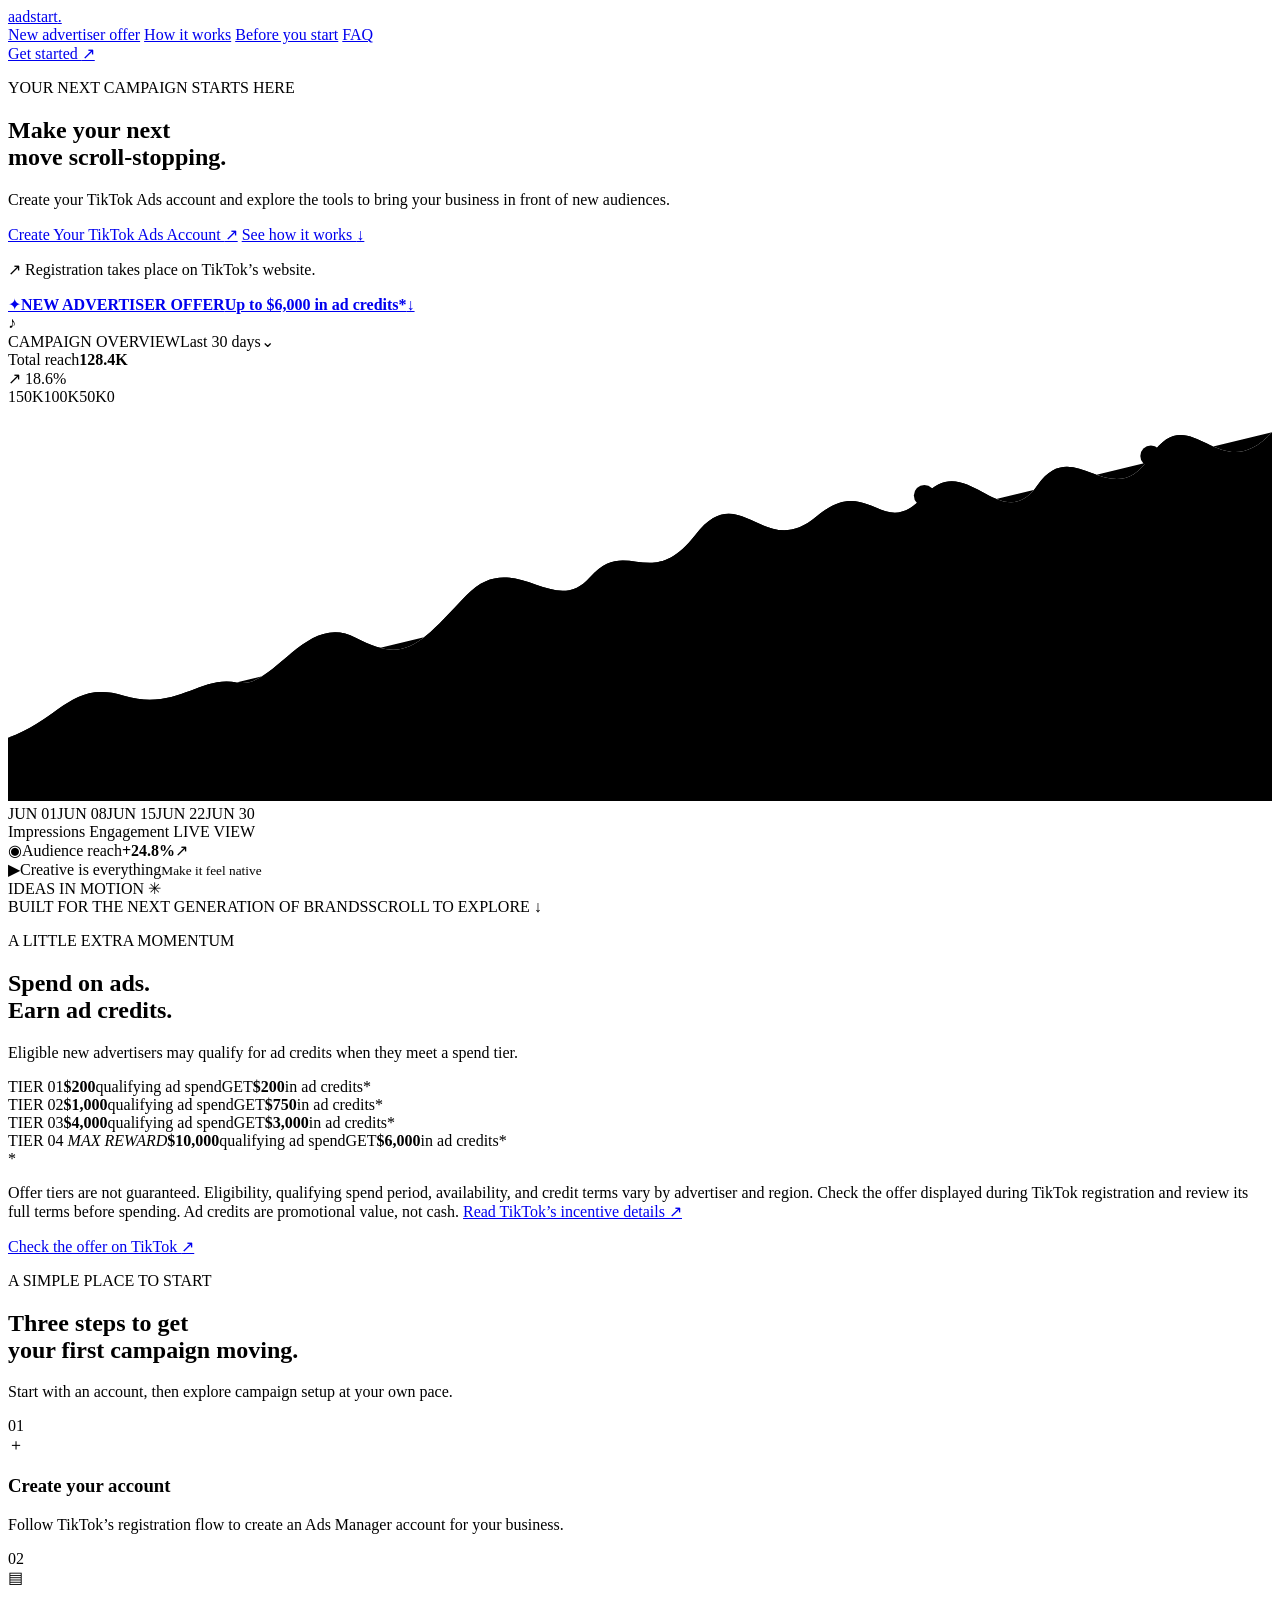
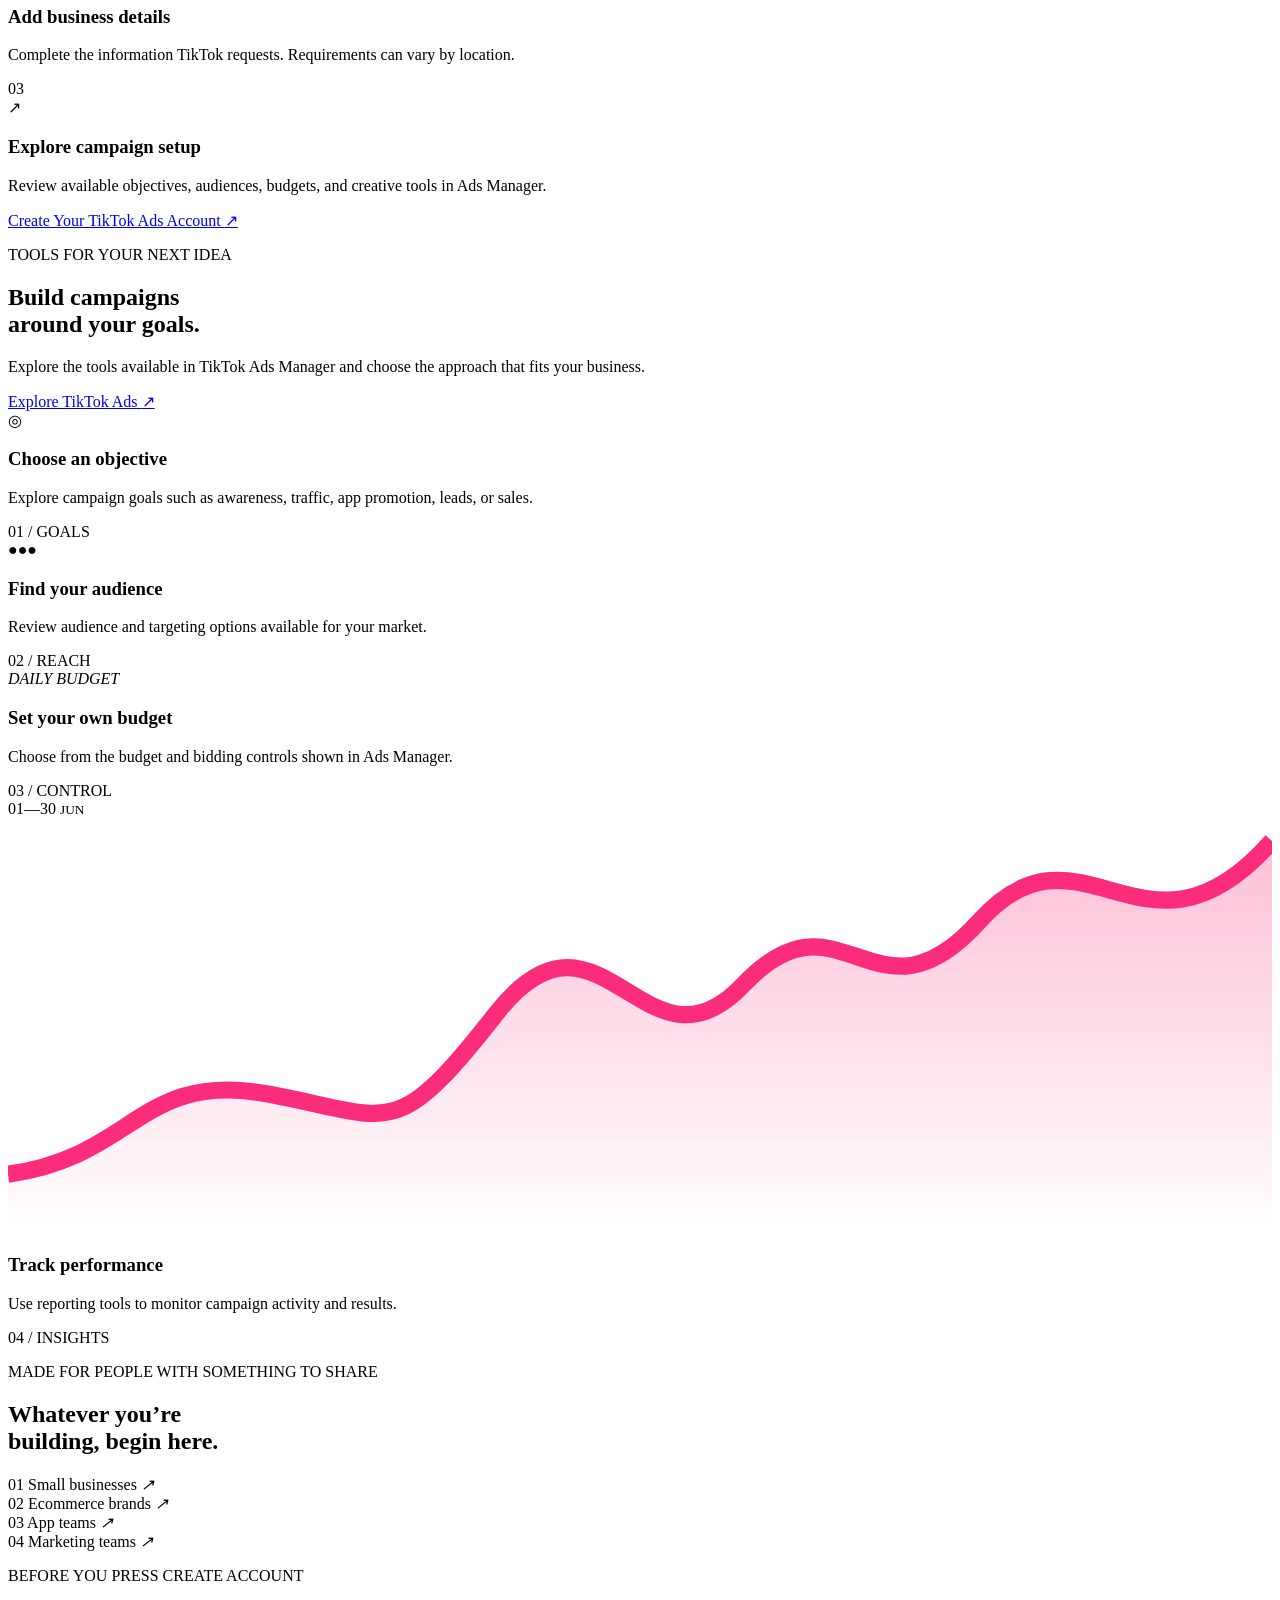
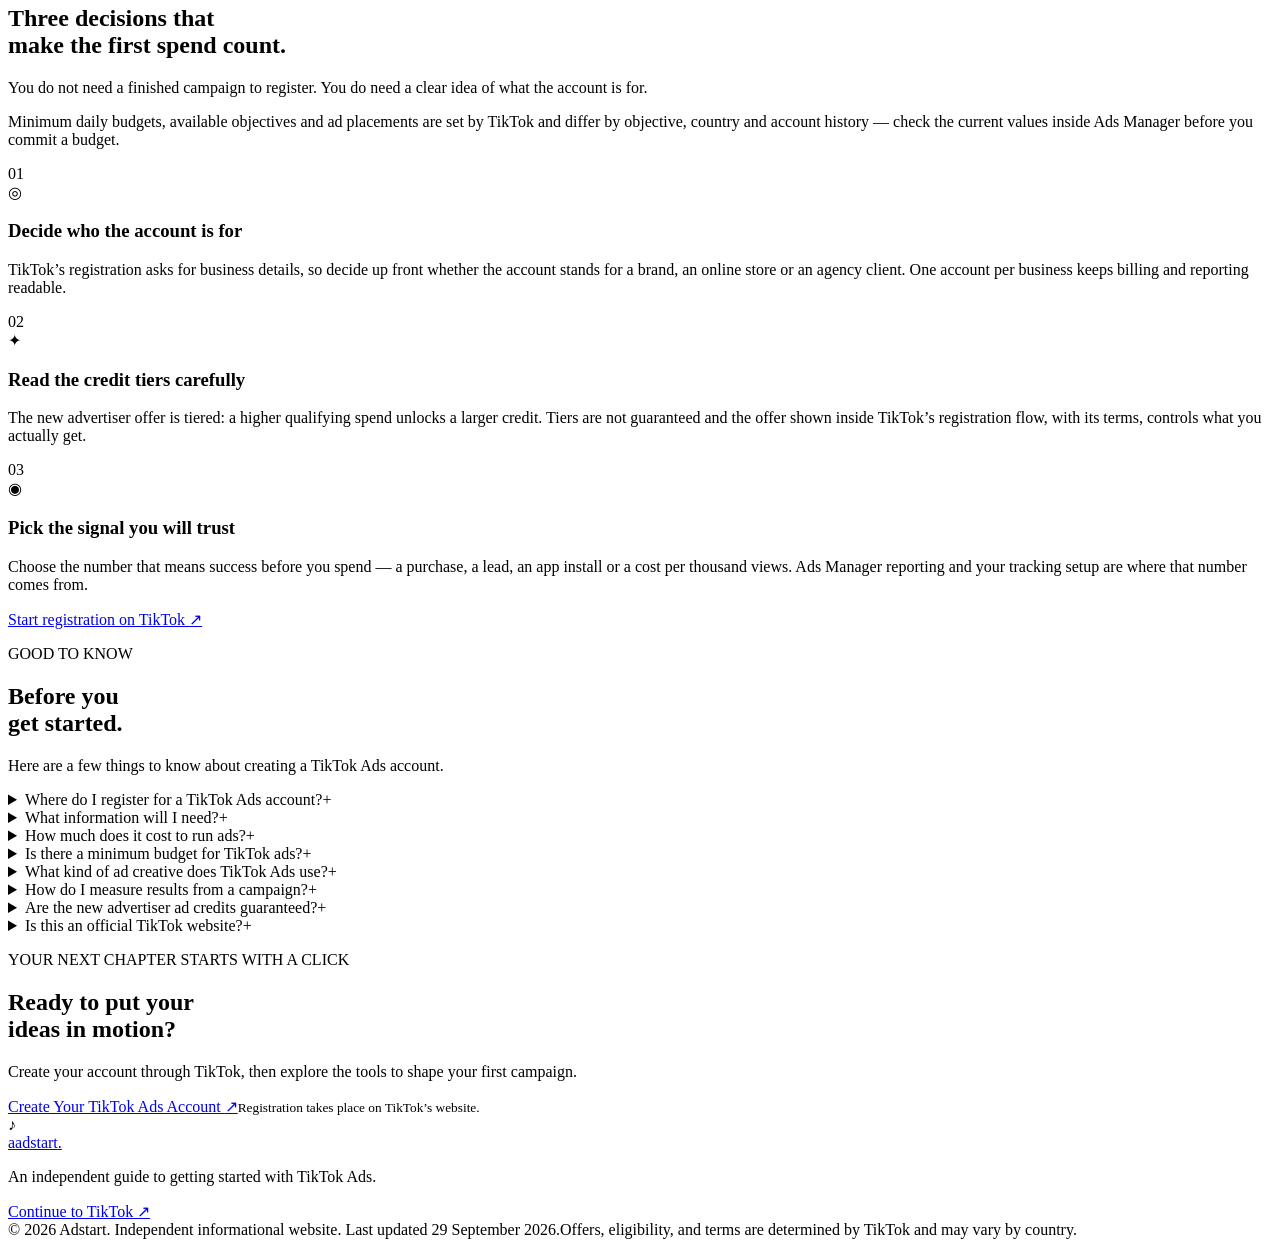
==== tao/index.html @ 545eba29 "tiktok-ads.online: site + SEO layer (meta/schema, robots, sitemap, llms.txt, feed, ai/*, og image)" ====
<!doctype html>
<html lang="en">
  <head>
    <meta charset="utf-8">
    <meta name="viewport" content="width=device-width, initial-scale=1">
    <meta name="theme-color" content="#08090d">
    <title>TikTok Ads: Get Started, Ad Credits &amp; Campaign Setup</title>
    <meta name="description" content="Independent guide to creating a TikTok Ads account: new advertiser ad credits up to $6,000, registration steps and first-campaign setup in Ads Manager.">
    <link rel="canonical" href="https://tiktok-ads.online/">
    <meta name="robots" content="index, follow, max-snippet:-1, max-image-preview:large, max-video-preview:-1">
    <meta name="googlebot" content="index, follow, max-snippet:-1, max-image-preview:large">
    <link rel="alternate" hreflang="en" href="https://tiktok-ads.online/">
    <link rel="alternate" hreflang="x-default" href="https://tiktok-ads.online/">
    <link rel="alternate" type="application/rss+xml" title="Adstart — TikTok Ads guide" href="/feed.xml">
    <link rel="icon" href="/favicon.svg" type="image/svg+xml">
    <meta name="apple-mobile-web-app-title" content="Adstart">
    <meta property="og:type" content="website">
    <meta property="og:site_name" content="Adstart">
    <meta property="og:locale" content="en_US">
    <meta property="og:url" content="https://tiktok-ads.online/">
    <meta property="og:title" content="TikTok Ads: Get Started, Ad Credits &amp; Campaign Setup">
    <meta property="og:description" content="Independent guide to creating a TikTok Ads account: new advertiser ad credits up to $6,000, registration steps and first-campaign setup in Ads Manager.">
    <meta property="og:image" content="https://tiktok-ads.online/assets/og-cover.png">
    <meta property="og:image:type" content="image/png">
    <meta property="og:image:width" content="1200">
    <meta property="og:image:height" content="630">
    <meta property="og:image:alt" content="Adstart — get started with TikTok Ads and new advertiser ad credits">
    <meta name="twitter:card" content="summary_large_image">
    <meta name="twitter:title" content="TikTok Ads: Get Started, Ad Credits &amp; Campaign Setup">
    <meta name="twitter:description" content="New advertiser ad credits up to $6,000, registration steps and first-campaign setup in TikTok Ads Manager.">
    <meta name="twitter:image" content="https://tiktok-ads.online/assets/og-cover.png">
    <link rel="preconnect" href="https://fonts.googleapis.com">
    <link rel="preconnect" href="https://fonts.gstatic.com" crossorigin>
    <link href="https://fonts.googleapis.com/css2?family=DM+Sans:wght@400;500;600;700&family=Space+Grotesk:wght@500;600;700&display=swap" rel="stylesheet">
    <link rel="preload" href="/styles.css" as="style">
    <link rel="stylesheet" href="/styles.css">
    <script type="application/ld+json">
    {
      "@context": "https://schema.org",
      "@graph": [
        {
          "@type": "Organization",
          "@id": "https://tiktok-ads.online/#organization",
          "name": "Adstart",
          "url": "https://tiktok-ads.online/",
          "description": "Independent guide to creating a TikTok Ads account: new advertiser ad credits up to $6,000, registration steps and first-campaign setup in Ads Manager.",
          "logo": {
            "@type": "ImageObject",
            "@id": "https://tiktok-ads.online/#logo",
            "url": "https://tiktok-ads.online/assets/og-cover.png",
            "width": 1200,
            "height": 630
          }
        },
        {
          "@type": "WebSite",
          "@id": "https://tiktok-ads.online/#website",
          "url": "https://tiktok-ads.online/",
          "name": "Adstart — TikTok Ads guide",
          "description": "Independent guide to creating a TikTok Ads account: new advertiser ad credits up to $6,000, registration steps and first-campaign setup in Ads Manager.",
          "inLanguage": "en",
          "publisher": { "@id": "https://tiktok-ads.online/#organization" }
        },
        {
          "@type": "WebPage",
          "@id": "https://tiktok-ads.online/#webpage",
          "url": "https://tiktok-ads.online/",
          "name": "TikTok Ads: Get Started, Ad Credits & Campaign Setup",
          "description": "Independent guide to creating a TikTok Ads account: new advertiser ad credits up to $6,000, registration steps and first-campaign setup in Ads Manager.",
          "isPartOf": { "@id": "https://tiktok-ads.online/#website" },
          "about": { "@id": "https://tiktok-ads.online/#organization" },
          "inLanguage": "en",
          "datePublished": "2026-09-29",
          "dateModified": "2026-09-29",
          "primaryImageOfPage": { "@id": "https://tiktok-ads.online/#logo" }
        },
        {
          "@type": "HowTo",
          "@id": "https://tiktok-ads.online/#howto",
          "name": "How to create a TikTok Ads account",
          "description": "Three steps to create a TikTok Ads account and explore campaign setup in Ads Manager.",
          "totalTime": "PT15M",
          "step": [
            {
              "@type": "HowToStep",
              "position": 1,
              "name": "Create your account",
              "text": "Follow TikTok's registration flow to create an Ads Manager account for your business."
            },
            {
              "@type": "HowToStep",
              "position": 2,
              "name": "Add business details",
              "text": "Complete the information TikTok requests. Requirements can vary by location."
            },
            {
              "@type": "HowToStep",
              "position": 3,
              "name": "Explore campaign setup",
              "text": "Review available objectives, audiences, budgets, and creative tools in Ads Manager."
            }
          ]
        }
,
        {
          "@type": "FAQPage",
          "@id": "https://tiktok-ads.online/#faq",
          "isPartOf": {
            "@id": "https://tiktok-ads.online/#webpage"
          },
          "mainEntity": [
            {
              "@type": "Question",
              "name": "Where do I register for a TikTok Ads account?",
              "acceptedAnswer": {
                "@type": "Answer",
                "text": "Use the button on this page to continue to TikTok’s registration flow. Account registration takes place on TikTok’s website."
              }
            },
            {
              "@type": "Question",
              "name": "What information will I need?",
              "acceptedAnswer": {
                "@type": "Answer",
                "text": "TikTok will guide you through the information needed for your account. Requirements may vary depending on your country and business type."
              }
            },
            {
              "@type": "Question",
              "name": "How much does it cost to run ads?",
              "acceptedAnswer": {
                "@type": "Answer",
                "text": "Campaign costs depend on the settings you choose and the options available to your account. Review current budget and billing details in TikTok Ads Manager before launching a campaign."
              }
            },
            {
              "@type": "Question",
              "name": "Is there a minimum budget for TikTok ads?",
              "acceptedAnswer": {
                "@type": "Answer",
                "text": "TikTok sets minimum daily budgets and they differ by objective, country and billing currency. The exact figure is shown inside Ads Manager when you set up a campaign, so check it there rather than relying on an older guide."
              }
            },
            {
              "@type": "Question",
              "name": "What kind of ad creative does TikTok Ads use?",
              "acceptedAnswer": {
                "@type": "Answer",
                "text": "TikTok ads are built around vertical full-screen video: short clips that feel native to the feed rather than polished television spots. Ads Manager lists the supported formats, placements and current creative specifications for your objective."
              }
            },
            {
              "@type": "Question",
              "name": "How do I measure results from a campaign?",
              "acceptedAnswer": {
                "@type": "Answer",
                "text": "Ads Manager reports delivery and engagement metrics such as impressions, clicks, reach and cost per thousand views. Conversions, purchases or app installs need a tracking setup such as the TikTok Pixel or an app SDK before data appears."
              }
            },
            {
              "@type": "Question",
              "name": "Are the new advertiser ad credits guaranteed?",
              "acceptedAnswer": {
                "@type": "Answer",
                "text": "No. The spend tiers shown here are a guide to the incentive details supplied for this page. TikTok’s offer shown during registration and its terms control. Eligibility, qualifying spend windows, availability, and reward timing may vary by advertiser and region."
              }
            },
            {
              "@type": "Question",
              "name": "Is this an official TikTok website?",
              "acceptedAnswer": {
                "@type": "Answer",
                "text": "No. This is an independent informational page. TikTok Ads accounts, approval, features, and availability are managed by TikTok and may vary by country."
              }
            }
          ]
        }
      ]
    }
    </script>
  </head>
  <body>
    <header class="site-header">
      <a class="wordmark" href="#top" aria-label="Adstart home"><span class="brand-mark" aria-hidden="true">a</span>adstart<span class="wordmark-dot">.</span></a>
      <nav aria-label="Main navigation">
        <a href="#offer">New advertiser offer</a>
        <a href="#how-it-works">How it works</a>
        <a href="#prepare">Before you start</a>
        <a href="#faq">FAQ</a>
      </nav>
      <a class="header-cta" href="https://getstarted.tiktok.com/ttam-partners" target="_blank" rel="noopener noreferrer">Get started <span aria-hidden="true">↗</span></a>
    </header>

    <main id="top">
      <section class="hero section-wrap">
        <div class="hero-copy">
          <p class="eyebrow"><span class="status-dot"></span> YOUR NEXT CAMPAIGN STARTS HERE</p>
          <h1>Make your next<br>move <span class="headline-accent">scroll-stopping.</span></h1>
          <p class="hero-description">Create your TikTok Ads account and explore the tools to bring your business in front of new audiences.</p>
          <div class="hero-actions">
            <a class="button button-primary" href="https://getstarted.tiktok.com/ttam-partners" target="_blank" rel="noopener noreferrer">Create Your TikTok Ads Account <span aria-hidden="true">↗</span></a>
            <a class="text-link" href="#how-it-works">See how it works <span aria-hidden="true">↓</span></a>
          </div>
          <p class="registration-note"><span class="external-icon" aria-hidden="true">↗</span> Registration takes place on TikTok’s website.</p>
          <a class="offer-teaser" href="#offer"><span class="offer-teaser-icon">✦</span><span><b>NEW ADVERTISER OFFER</b><strong>Up to $6,000 in ad credits*</strong></span><span class="offer-teaser-arrow">↓</span></a>
        </div>

        <div class="hero-art" aria-label="Illustration of a digital advertising dashboard with campaign analytics" role="img">
          <div class="art-grid"></div>
          <div class="orbit orbit-one"></div><div class="orbit orbit-two"></div>
          <div class="neon-note" aria-hidden="true"><span>♪</span></div>
          <div class="chart-card">
            <div class="chart-top"><span class="chart-label"><i></i> CAMPAIGN OVERVIEW</span><span class="chart-period">Last 30 days⌄</span></div>
            <div class="metric-row"><div><span class="metric-caption">Total reach</span><strong>128.4<span>K</span></strong></div><div class="metric-change">↗ 18.6%</div></div>
            <div class="chart-area">
              <div class="chart-y"><span>150K</span><span>100K</span><span>50K</span><span>0</span></div>
              <svg viewBox="0 0 480 150" preserveAspectRatio="none" aria-hidden="true">
                <defs><linearGradient id="areaFill" x1="0" x2="0" y1="0" y2="1"><stop offset="0" stop-color="#22d9e8" stop-opacity=".26"/><stop offset="1" stop-color="#22d9e8" stop-opacity="0"/></linearGradient><filter id="glow"><feGaussianBlur stdDeviation="4" result="blur"/><feMerge><feMergeNode in="blur"/><feMergeNode in="SourceGraphic"/></feMerge></filter></defs>
                <path class="chart-fill" d="M0 126 C20 119 24 104 44 110 S73 102 87 105 S113 78 132 88 S156 91 174 72 S207 81 221 65 S244 71 261 49 S287 59 307 42 S332 52 348 34 S377 50 391 30 S419 42 434 19 S460 32 480 10 V150 H0Z"/>
                <path class="chart-line" d="M0 126 C20 119 24 104 44 110 S73 102 87 105 S113 78 132 88 S156 91 174 72 S207 81 221 65 S244 71 261 49 S287 59 307 42 S332 52 348 34 S377 50 391 30 S419 42 434 19 S460 32 480 10"/>
                <circle cx="348" cy="34" r="4" class="chart-point"/><circle cx="434" cy="19" r="4" class="chart-point pink-point"/>
              </svg>
            </div>
            <div class="chart-x"><span>JUN 01</span><span>JUN 08</span><span>JUN 15</span><span>JUN 22</span><span>JUN 30</span></div>
            <div class="chart-footer"><span><i class="legend-cyan"></i> Impressions</span><span><i class="legend-pink"></i> Engagement</span><span class="live-label"><i></i> LIVE VIEW</span></div>
          </div>
          <div class="floating-tag tag-reach"><span class="tag-icon cyan-icon">◉</span><span>Audience reach<strong>+24.8%</strong></span><span class="tag-arrow">↗</span></div>
          <div class="floating-tag tag-creative"><span class="tag-icon pink-icon">▶</span><span>Creative is everything<small>Make it feel native</small></span></div>
          <div class="spark spark-a"></div><div class="spark spark-b"></div><div class="spark spark-c"></div>
          <span class="art-caption">IDEAS IN MOTION <span>✳</span></span>
        </div>
        <div class="hero-bottom"><span>BUILT FOR THE NEXT GENERATION OF BRANDS</span><span class="scroll-cue">SCROLL TO EXPLORE <i>↓</i></span></div>
      </section>

      <section class="offer-section" id="offer">
        <div class="section-wrap offer-inner">
          <div class="offer-heading"><p class="eyebrow"><span class="status-dot"></span> A LITTLE EXTRA MOMENTUM</p><h2>Spend on ads.<br><span>Earn ad credits.</span></h2><p>Eligible new advertisers may qualify for ad credits when they meet a spend tier.</p></div>
          <div class="offer-tiers" aria-label="Potential new advertiser ad credit tiers">
            <article class="offer-tier"><span class="tier-label">TIER 01</span><strong class="tier-spend">$200</strong><span class="tier-action">qualifying ad spend</span><span class="tier-plus">GET</span><strong class="tier-credit">$200</strong><span class="tier-credit-label">in ad credits*</span></article>
            <article class="offer-tier"><span class="tier-label">TIER 02</span><strong class="tier-spend">$1,000</strong><span class="tier-action">qualifying ad spend</span><span class="tier-plus">GET</span><strong class="tier-credit">$750</strong><span class="tier-credit-label">in ad credits*</span></article>
            <article class="offer-tier"><span class="tier-label">TIER 03</span><strong class="tier-spend">$4,000</strong><span class="tier-action">qualifying ad spend</span><span class="tier-plus">GET</span><strong class="tier-credit">$3,000</strong><span class="tier-credit-label">in ad credits*</span></article>
            <article class="offer-tier offer-tier-featured"><span class="tier-label">TIER 04 <i>MAX REWARD</i></span><strong class="tier-spend">$10,000</strong><span class="tier-action">qualifying ad spend</span><span class="tier-plus">GET</span><strong class="tier-credit">$6,000</strong><span class="tier-credit-label">in ad credits*</span></article>
          </div>
          <div class="offer-footnote"><span>*</span><p>Offer tiers are not guaranteed. Eligibility, qualifying spend period, availability, and credit terms vary by advertiser and region. Check the offer displayed during TikTok registration and review its full terms before spending. Ad credits are promotional value, not cash. <a href="https://ads.tiktok.com/resources/help/article/about-the-incentive-program-for-new-advertisers?lang=en-GB" target="_blank" rel="noopener noreferrer">Read TikTok’s incentive details ↗</a></p></div>
          <a class="offer-cta" href="https://getstarted.tiktok.com/ttam-partners" target="_blank" rel="noopener noreferrer">Check the offer on TikTok <span>↗</span></a>
        </div>
      </section>

      <section class="steps-section" id="how-it-works">
        <div class="section-wrap">
          <div class="section-heading"><p class="eyebrow">A SIMPLE PLACE TO START</p><h2>Three steps to get<br><span>your first campaign moving.</span></h2><p>Start with an account, then explore campaign setup at your own pace.</p></div>
          <div class="steps-grid">
            <article class="step-card"><span class="step-number">01</span><div class="step-icon account-icon" aria-hidden="true"><span>＋</span></div><h3>Create your account</h3><p>Follow TikTok’s registration flow to create an Ads Manager account for your business.</p><span class="step-line"></span></article>
            <article class="step-card"><span class="step-number">02</span><div class="step-icon details-icon" aria-hidden="true"><span>▤</span></div><h3>Add business details</h3><p>Complete the information TikTok requests. Requirements can vary by location.</p><span class="step-line"></span></article>
            <article class="step-card"><span class="step-number">03</span><div class="step-icon launch-icon" aria-hidden="true"><span>↗</span></div><h3>Explore campaign setup</h3><p>Review available objectives, audiences, budgets, and creative tools in Ads Manager.</p><span class="step-line"></span></article>
          </div>
          <a class="button button-dark" href="https://getstarted.tiktok.com/ttam-partners" target="_blank" rel="noopener noreferrer">Create Your TikTok Ads Account <span aria-hidden="true">↗</span></a>
        </div>
      </section>

      <section class="capabilities section-wrap" id="tools">
        <div class="capabilities-intro"><p class="eyebrow">TOOLS FOR YOUR NEXT IDEA</p><h2>Build campaigns<br>around <span>your goals.</span></h2><p>Explore the tools available in TikTok Ads Manager and choose the approach that fits your business.</p><a class="inline-arrow" href="https://getstarted.tiktok.com/ttam-partners" target="_blank" rel="noopener noreferrer">Explore TikTok Ads <span>↗</span></a></div>
        <div class="capability-board">
          <article class="capability capability-objectives"><div class="capability-icon target-icon">◎</div><div><h3>Choose an objective</h3><p>Explore campaign goals such as awareness, traffic, app promotion, leads, or sales.</p></div><span class="cap-index">01 / GOALS</span></article>
          <article class="capability capability-audience"><div class="audience-art" aria-hidden="true"><span class="person p1">●</span><span class="person p2">●</span><span class="person p3">●</span><span class="audience-ring"></span></div><div><h3>Find your audience</h3><p>Review audience and targeting options available for your market.</p></div><span class="cap-index">02 / REACH</span></article>
          <article class="capability capability-budget"><div class="budget-visual" aria-hidden="true"><span class="budget-bar b1"></span><span class="budget-bar b2"></span><span class="budget-bar b3"></span><span class="budget-bar b4"></span><span class="budget-bar b5"></span><i>DAILY BUDGET</i></div><div><h3>Set your own budget</h3><p>Choose from the budget and bidding controls shown in Ads Manager.</p></div><span class="cap-index">03 / CONTROL</span></article>
          <article class="capability capability-report"><div class="report-visual" aria-hidden="true"><span class="report-number">01—30 <small>JUN</small></span><svg viewBox="0 0 220 72" preserveAspectRatio="none"><defs><linearGradient id="reportFill" x1="0" y1="0" x2="0" y2="1"><stop offset="0" stop-color="#fb2c79"/><stop offset="1" stop-color="#fb2c79" stop-opacity="0"/></linearGradient></defs><path d="M0 62 C22 59 23 44 45 48 S67 57 85 34 S111 47 128 29 S151 38 169 18 S198 29 220 4" fill="none" stroke="#fb2c79" stroke-width="3"/><path d="M0 62 C22 59 23 44 45 48 S67 57 85 34 S111 47 128 29 S151 38 169 18 S198 29 220 4 V72 H0Z" fill="url(#reportFill)" opacity=".3"/></svg></div><div><h3>Track performance</h3><p>Use reporting tools to monitor campaign activity and results.</p></div><span class="cap-index">04 / INSIGHTS</span></article>
        </div>
      </section>

      <section class="audience-section">
        <div class="section-wrap audience-inner"><div><p class="eyebrow">MADE FOR PEOPLE WITH SOMETHING TO SHARE</p><h2>Whatever you’re<br><span>building, begin here.</span></h2></div><div class="audience-list"><div><span>01</span> Small businesses <i>↗</i></div><div><span>02</span> Ecommerce brands <i>↗</i></div><div><span>03</span> App teams <i>↗</i></div><div><span>04</span> Marketing teams <i>↗</i></div></div></div>
      </section>

      <section class="steps-section" id="prepare">
        <div class="section-wrap">
          <div class="section-heading"><p class="eyebrow">BEFORE YOU PRESS CREATE ACCOUNT</p><h2>Three decisions that<br><span>make the first spend count.</span></h2><p>You do not need a finished campaign to register. You do need a clear idea of what the account is for.</p><p>Minimum daily budgets, available objectives and ad placements are set by TikTok and differ by objective, country and account history — check the current values inside Ads Manager before you commit a budget.</p></div>
          <div class="steps-grid">
            <article class="step-card"><span class="step-number">01</span><div class="step-icon account-icon" aria-hidden="true"><span>◎</span></div><h3>Decide who the account is for</h3><p>TikTok’s registration asks for business details, so decide up front whether the account stands for a brand, an online store or an agency client. One account per business keeps billing and reporting readable.</p><span class="step-line"></span></article>
            <article class="step-card"><span class="step-number">02</span><div class="step-icon details-icon" aria-hidden="true"><span>✦</span></div><h3>Read the credit tiers carefully</h3><p>The new advertiser offer is tiered: a higher qualifying spend unlocks a larger credit. Tiers are not guaranteed and the offer shown inside TikTok’s registration flow, with its terms, controls what you actually get.</p><span class="step-line"></span></article>
            <article class="step-card"><span class="step-number">03</span><div class="step-icon launch-icon" aria-hidden="true"><span>◉</span></div><h3>Pick the signal you will trust</h3><p>Choose the number that means success before you spend — a purchase, a lead, an app install or a cost per thousand views. Ads Manager reporting and your tracking setup are where that number comes from.</p><span class="step-line"></span></article>
          </div>
          <a class="button button-dark" href="https://getstarted.tiktok.com/ttam-partners" target="_blank" rel="noopener noreferrer">Start registration on TikTok <span aria-hidden="true">↗</span></a>
        </div>
      </section>

      <section class="faq-section section-wrap" id="faq">
        <div class="faq-intro"><p class="eyebrow">GOOD TO KNOW</p><h2>Before you<br><span>get started.</span></h2><p>Here are a few things to know about creating a TikTok Ads account.</p></div>
        <div class="faq-list">
          <details><summary>Where do I register for a TikTok Ads account?<span aria-hidden="true">+</span></summary><p>Use the button on this page to continue to TikTok’s registration flow. Account registration takes place on TikTok’s website.</p></details>
          <details><summary>What information will I need?<span aria-hidden="true">+</span></summary><p>TikTok will guide you through the information needed for your account. Requirements may vary depending on your country and business type.</p></details>
          <details><summary>How much does it cost to run ads?<span aria-hidden="true">+</span></summary><p>Campaign costs depend on the settings you choose and the options available to your account. Review current budget and billing details in TikTok Ads Manager before launching a campaign.</p></details>
          <details><summary>Is there a minimum budget for TikTok ads?<span aria-hidden="true">+</span></summary><p>TikTok sets minimum daily budgets and they differ by objective, country and billing currency. The exact figure is shown inside Ads Manager when you set up a campaign, so check it there rather than relying on an older guide.</p></details>
          <details><summary>What kind of ad creative does TikTok Ads use?<span aria-hidden="true">+</span></summary><p>TikTok ads are built around vertical full-screen video: short clips that feel native to the feed rather than polished television spots. Ads Manager lists the supported formats, placements and current creative specifications for your objective.</p></details>
          <details><summary>How do I measure results from a campaign?<span aria-hidden="true">+</span></summary><p>Ads Manager reports delivery and engagement metrics such as impressions, clicks, reach and cost per thousand views. Conversions, purchases or app installs need a tracking setup such as the TikTok Pixel or an app SDK before data appears.</p></details>
          <details><summary>Are the new advertiser ad credits guaranteed?<span aria-hidden="true">+</span></summary><p>No. The spend tiers shown here are a guide to the incentive details supplied for this page. TikTok’s offer shown during registration and its terms control. Eligibility, qualifying spend windows, availability, and reward timing may vary by advertiser and region.</p></details>
          <details><summary>Is this an official TikTok website?<span aria-hidden="true">+</span></summary><p>No. This is an independent informational page. TikTok Ads accounts, approval, features, and availability are managed by TikTok and may vary by country.</p></details>
        </div>
      </section>

      <section class="final-cta section-wrap">
        <div class="final-glow" aria-hidden="true"></div><div class="final-copy"><p class="eyebrow"><span class="status-dot"></span> YOUR NEXT CHAPTER STARTS WITH A CLICK</p><h2>Ready to put your<br><span>ideas in motion?</span></h2><p>Create your account through TikTok, then explore the tools to shape your first campaign.</p><a class="button button-primary" href="https://getstarted.tiktok.com/ttam-partners" target="_blank" rel="noopener noreferrer">Create Your TikTok Ads Account <span aria-hidden="true">↗</span></a><small>Registration takes place on TikTok’s website.</small></div><div class="final-symbol" aria-hidden="true"><span>♪</span></div>
      </section>
    </main>

    <footer class="site-footer"><div class="footer-top"><a class="wordmark" href="#top"><span class="brand-mark" aria-hidden="true">a</span>adstart<span class="wordmark-dot">.</span></a><p>An independent guide to getting started with TikTok Ads.</p><a class="footer-link" href="https://getstarted.tiktok.com/ttam-partners" target="_blank" rel="noopener noreferrer">Continue to TikTok <span>↗</span></a></div><div class="footer-bottom"><span>© 2026 Adstart. Independent informational website. Last updated <time datetime="2026-09-29">29 September 2026</time>.</span><span>Offers, eligibility, and terms are determined by TikTok and may vary by country.</span></div></footer>
  </body>
</html>
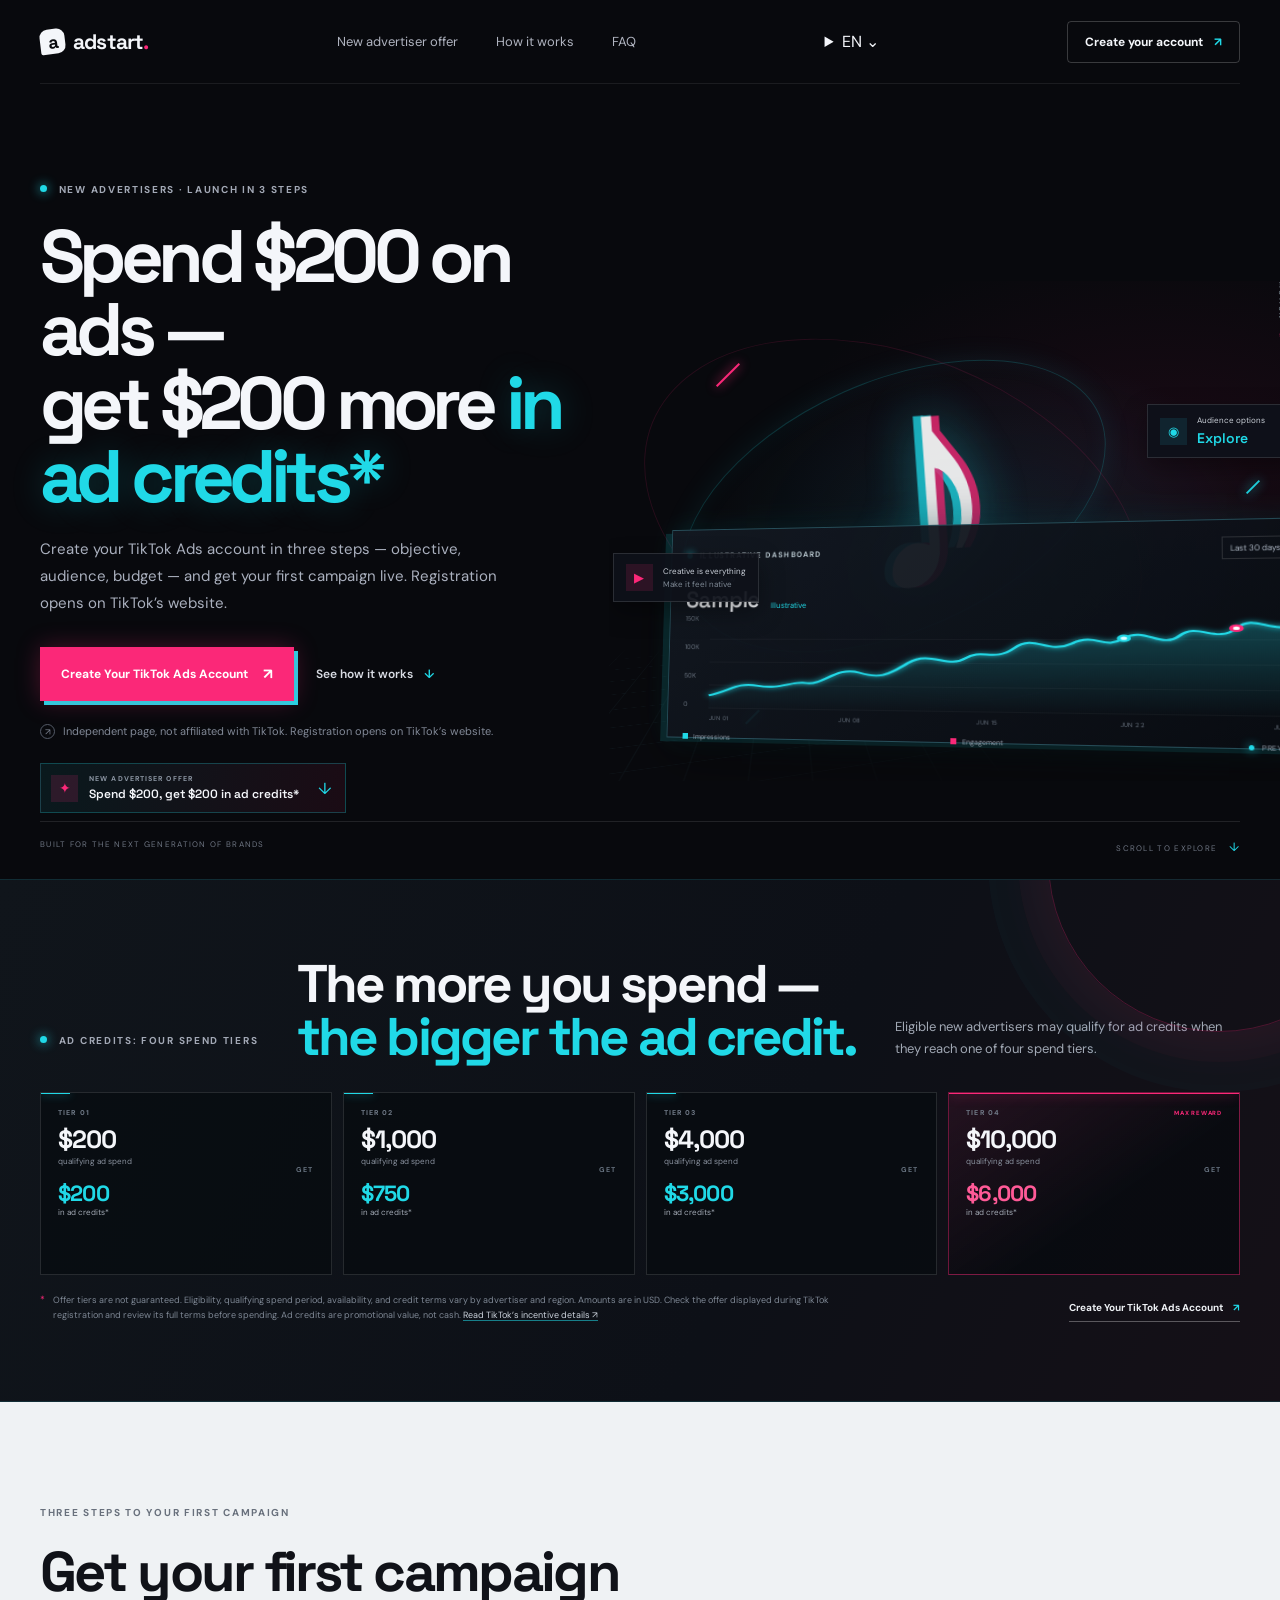
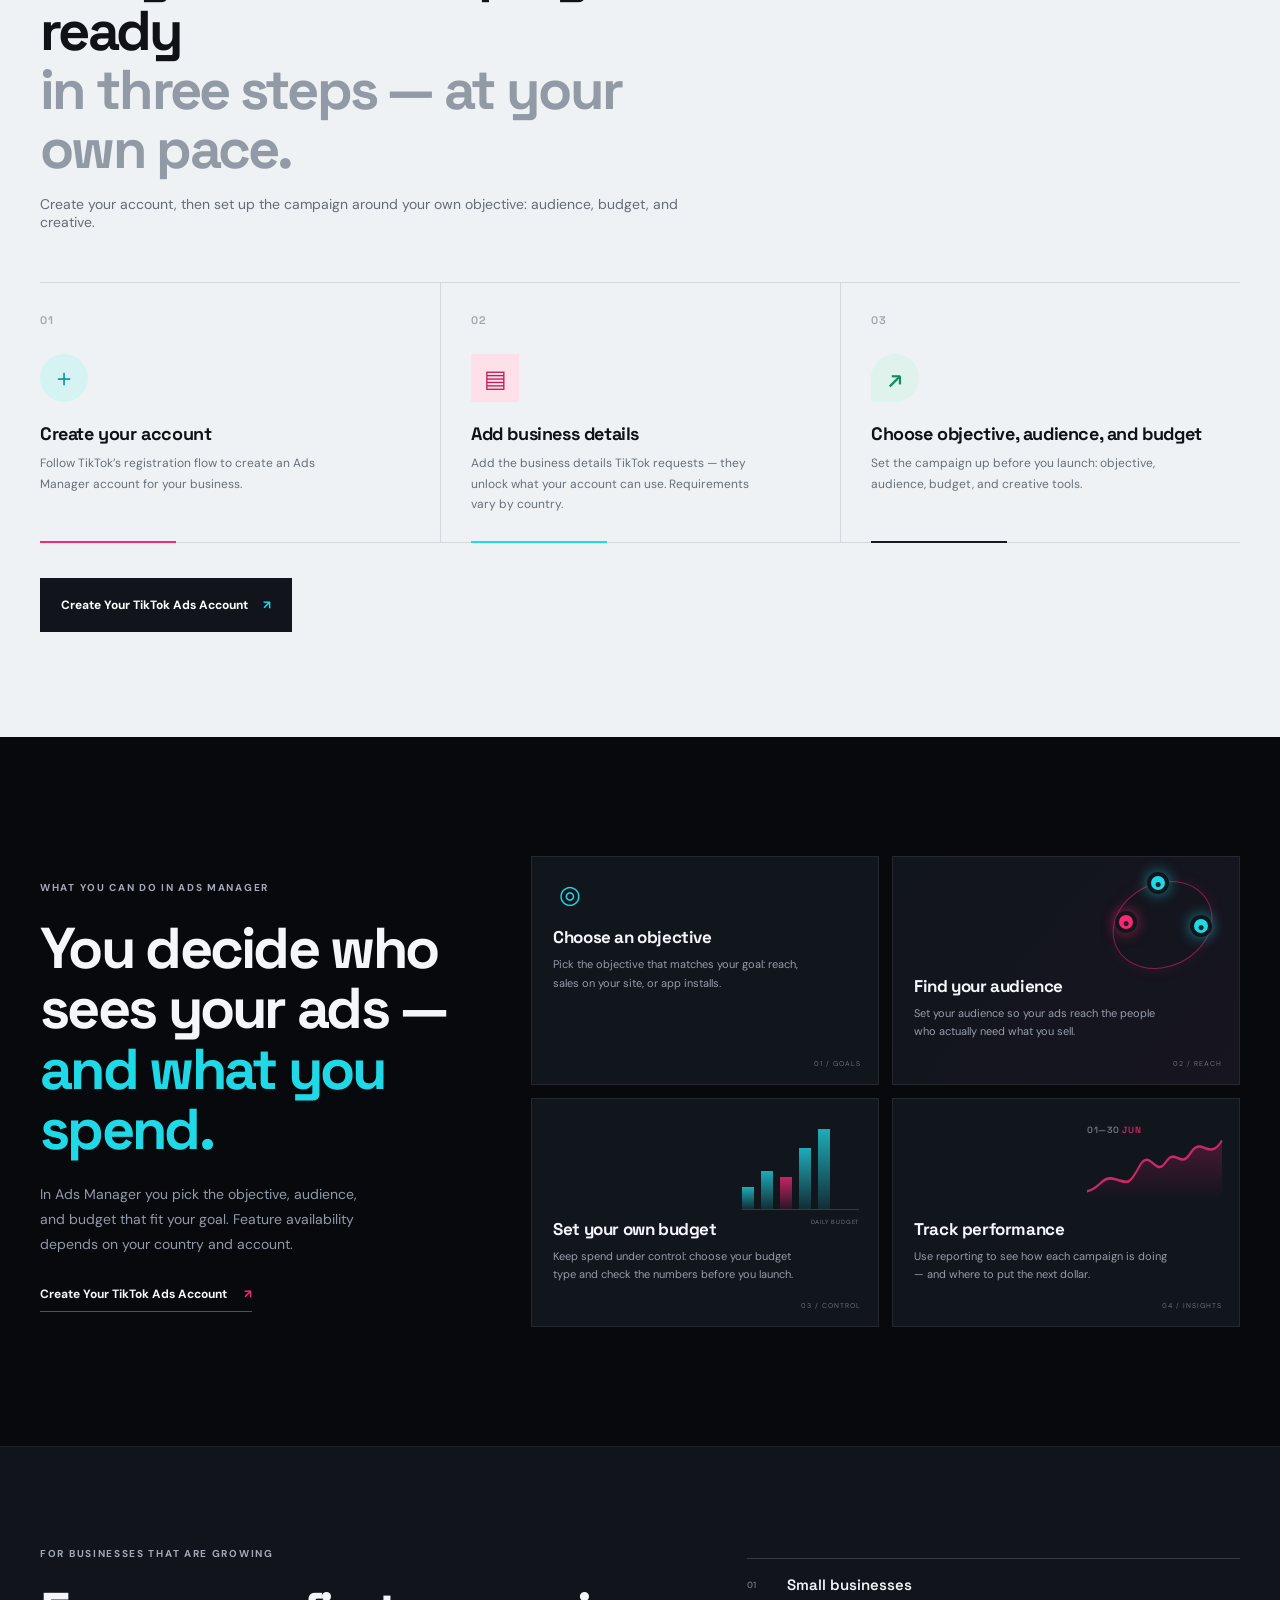
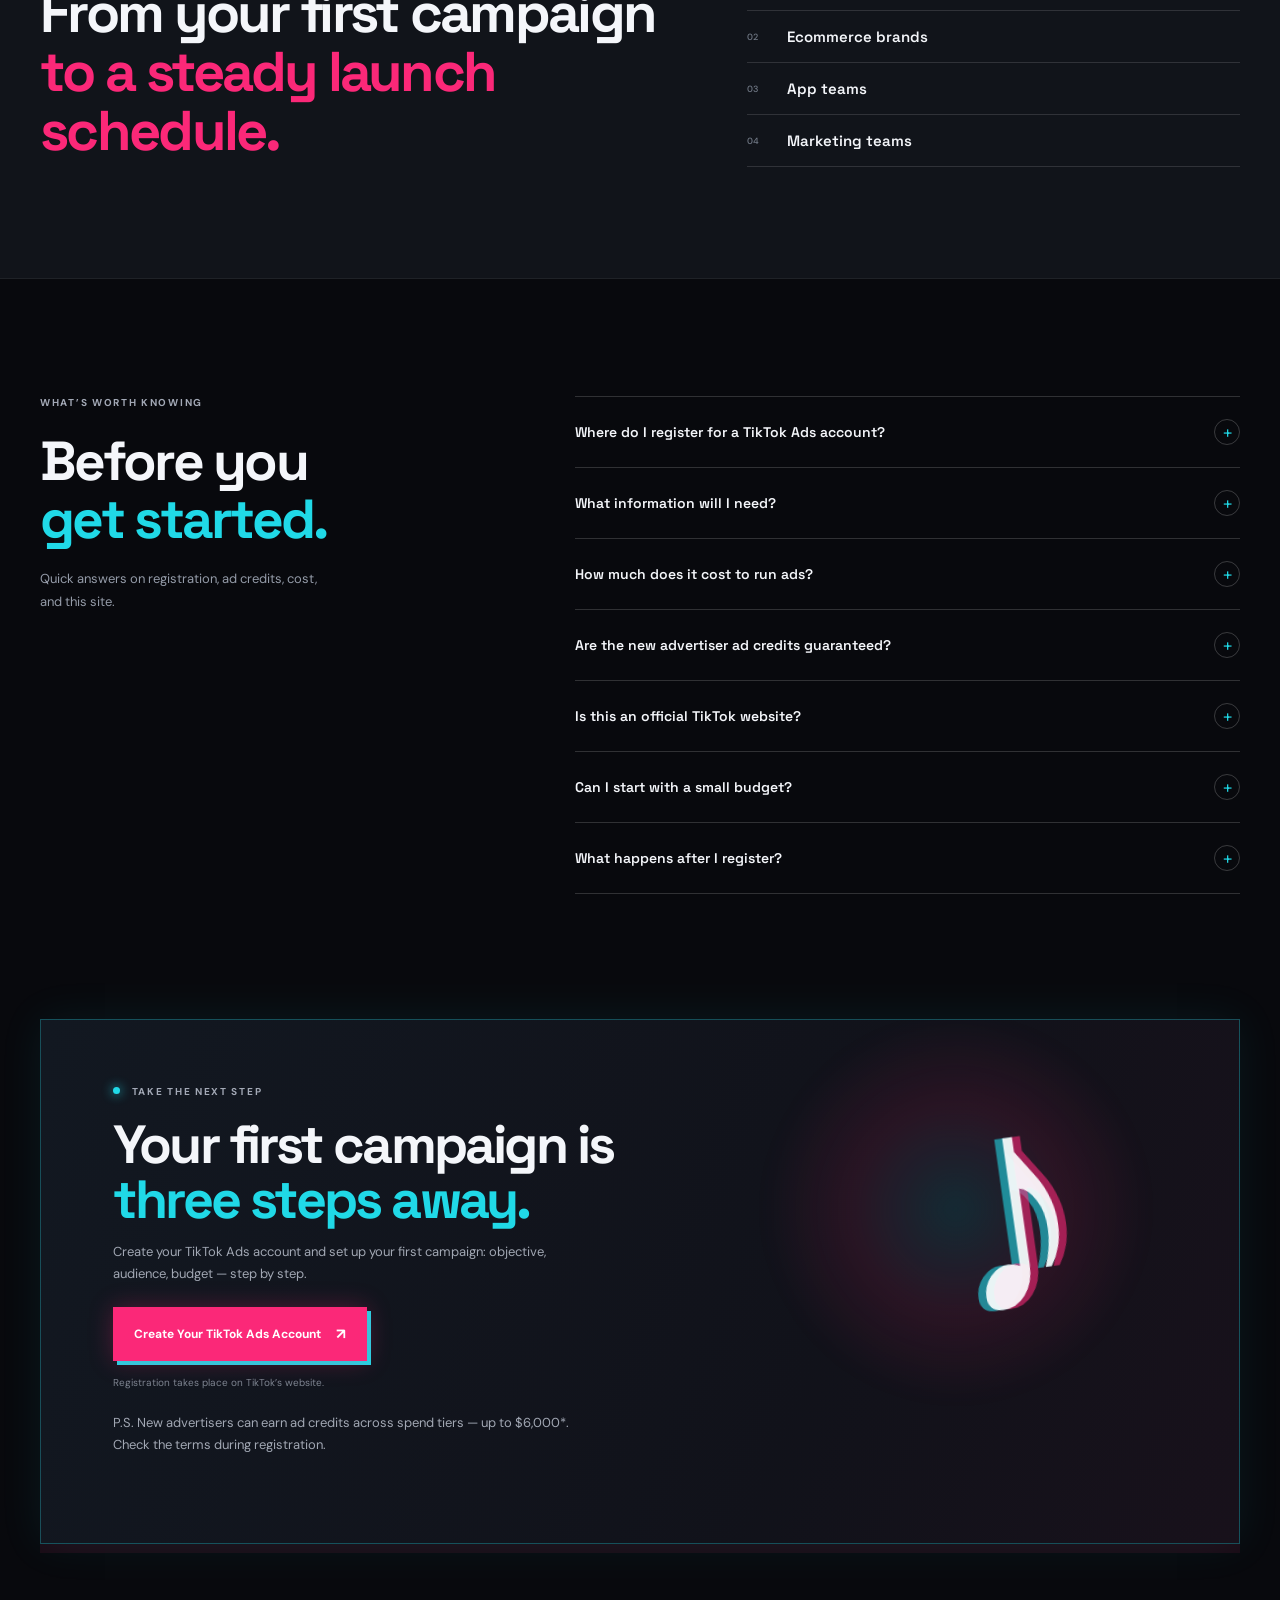
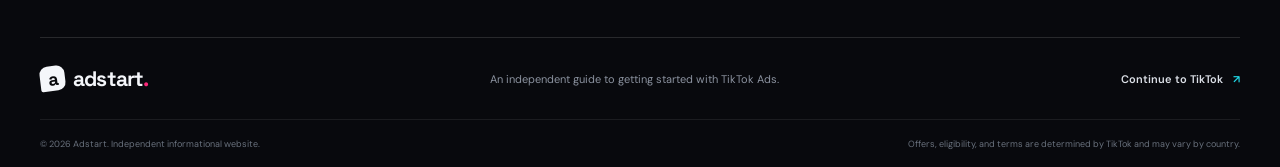
==== commit b0e774dd: "Cashvertising-прогон: EN/404/es-MX/id/pt-BR — заголовок-предложение, выгоды вместо атрибутов, +2 FAQ" ====
--- a/tao/index.html
+++ b/tao/index.html
@@ -4,180 +4,173 @@
     <meta charset="utf-8">
     <meta name="viewport" content="width=device-width, initial-scale=1">
     <meta name="theme-color" content="#08090d">
-    <title>TikTok Ads: Get Started, Ad Credits &amp; Campaign Setup</title>
-    <meta name="description" content="Independent guide to creating a TikTok Ads account: new advertiser ad credits up to $6,000, registration steps and first-campaign setup in Ads Manager.">
+    <meta name="description" content="Create your TikTok Ads account in 3 steps: objective, audience, budget. New advertisers can earn ad credits on qualifying spend, up to $6,000*.">
     <link rel="canonical" href="https://tiktok-ads.online/">
     <meta name="robots" content="index, follow, max-snippet:-1, max-image-preview:large, max-video-preview:-1">
     <meta name="googlebot" content="index, follow, max-snippet:-1, max-image-preview:large">
     <link rel="alternate" hreflang="en" href="https://tiktok-ads.online/">
+    <link rel="alternate" hreflang="es-MX" href="https://tiktok-ads.online/es-mx/">
+    <link rel="alternate" hreflang="id" href="https://tiktok-ads.online/id/">
+    <link rel="alternate" hreflang="pt-BR" href="https://tiktok-ads.online/pt-br/">
+    <link rel="alternate" hreflang="ru" href="https://tiktok-ads.online/ru/">
     <link rel="alternate" hreflang="x-default" href="https://tiktok-ads.online/">
-    <link rel="alternate" type="application/rss+xml" title="Adstart — TikTok Ads guide" href="/feed.xml">
     <link rel="icon" href="/favicon.svg" type="image/svg+xml">
     <meta name="apple-mobile-web-app-title" content="Adstart">
     <meta property="og:type" content="website">
     <meta property="og:site_name" content="Adstart">
     <meta property="og:locale" content="en_US">
     <meta property="og:url" content="https://tiktok-ads.online/">
-    <meta property="og:title" content="TikTok Ads: Get Started, Ad Credits &amp; Campaign Setup">
-    <meta property="og:description" content="Independent guide to creating a TikTok Ads account: new advertiser ad credits up to $6,000, registration steps and first-campaign setup in Ads Manager.">
+    <meta property="og:title" content="TikTok Ads: Create Your Ads Manager Account in 3 Steps">
+    <meta property="og:description" content="Create your TikTok Ads account in 3 steps: objective, audience, budget. New advertisers can earn ad credits on qualifying spend, up to $6,000*.">
     <meta property="og:image" content="https://tiktok-ads.online/assets/og-cover.png">
     <meta property="og:image:type" content="image/png">
     <meta property="og:image:width" content="1200">
     <meta property="og:image:height" content="630">
-    <meta property="og:image:alt" content="Adstart — get started with TikTok Ads and new advertiser ad credits">
     <meta name="twitter:card" content="summary_large_image">
-    <meta name="twitter:title" content="TikTok Ads: Get Started, Ad Credits &amp; Campaign Setup">
-    <meta name="twitter:description" content="New advertiser ad credits up to $6,000, registration steps and first-campaign setup in TikTok Ads Manager.">
+    <meta name="twitter:title" content="TikTok Ads: Create Your Ads Manager Account in 3 Steps">
+    <meta name="twitter:description" content="Create your TikTok Ads account in 3 steps: objective, audience, budget. New advertisers can earn ad credits on qualifying spend, up to $6,000*.">
     <meta name="twitter:image" content="https://tiktok-ads.online/assets/og-cover.png">
+    <script type="application/ld+json">{
+  "@context": "https://schema.org",
+  "@graph": [
+    {
+      "@type": "Organization",
+      "@id": "https://tiktok-ads.online/#organization",
+      "name": "Adstart",
+      "url": "https://tiktok-ads.online/",
+      "description": "Create your TikTok Ads account in 3 steps: objective, audience, budget. New advertisers can earn ad credits on qualifying spend, up to $6,000*.",
+      "logo": {
+        "@type": "ImageObject",
+        "@id": "https://tiktok-ads.online/#logo",
+        "url": "https://tiktok-ads.online/assets/og-cover.png",
+        "width": 1200,
+        "height": 630
+      }
+    },
+    {
+      "@type": "WebSite",
+      "@id": "https://tiktok-ads.online/#website",
+      "url": "https://tiktok-ads.online/",
+      "name": "Adstart — TikTok Ads guide",
+      "description": "Create your TikTok Ads account in 3 steps: objective, audience, budget. New advertisers can earn ad credits on qualifying spend, up to $6,000*.",
+      "inLanguage": "en",
+      "publisher": {
+        "@id": "https://tiktok-ads.online/#organization"
+      }
+    },
+    {
+      "@type": "WebPage",
+      "@id": "https://tiktok-ads.online/#webpage",
+      "url": "https://tiktok-ads.online/",
+      "name": "TikTok Ads: Create Your Ads Manager Account in 3 Steps",
+      "description": "Create your TikTok Ads account in 3 steps: objective, audience, budget. New advertisers can earn ad credits on qualifying spend, up to $6,000*.",
+      "isPartOf": {
+        "@id": "https://tiktok-ads.online/#website"
+      },
+      "inLanguage": "en",
+      "datePublished": "2026-09-29",
+      "dateModified": "2026-09-30",
+      "about": {
+        "@id": "https://tiktok-ads.online/#organization"
+      }
+    },
+    {
+      "@type": "HowTo",
+      "@id": "https://tiktok-ads.online/#howto",
+      "name": "TikTok Ads: Create Your Ads Manager Account in 3 Steps",
+      "description": "Create your TikTok Ads account in 3 steps: objective, audience, budget. New advertisers can earn ad credits on qualifying spend, up to $6,000*.",
+      "inLanguage": "en",
+      "step": [
+        {
+          "@type": "HowToStep",
+          "position": 1,
+          "name": "Create your account",
+          "text": "Follow TikTok’s registration flow to create an Ads Manager account for your business."
+        },
+        {
+          "@type": "HowToStep",
+          "position": 2,
+          "name": "Add business details",
+          "text": "Add the business details TikTok requests — they unlock what your account can use. Requirements vary by country."
+        },
+        {
+          "@type": "HowToStep",
+          "position": 3,
+          "name": "Choose objective, audience, and budget",
+          "text": "Set the campaign up before you launch: objective, audience, budget, and creative tools."
+        }
+      ]
+    },
+    {
+      "@type": "FAQPage",
+      "@id": "https://tiktok-ads.online/#faq",
+      "inLanguage": "en",
+      "mainEntity": [
+        {
+          "@type": "Question",
+          "name": "Where do I register for a TikTok Ads account?",
+          "acceptedAnswer": {
+            "@type": "Answer",
+            "text": "Use the button on this page to continue to TikTok’s registration flow. Account registration takes place on TikTok’s website."
+          }
+        },
+        {
+          "@type": "Question",
+          "name": "What information will I need?",
+          "acceptedAnswer": {
+            "@type": "Answer",
+            "text": "TikTok will guide you through the information needed for your account. Requirements may vary depending on your country and business type."
+          }
+        },
+        {
+          "@type": "Question",
+          "name": "How much does it cost to run ads?",
+          "acceptedAnswer": {
+            "@type": "Answer",
+            "text": "Cost depends on the settings you choose and what’s available to your account. Start with a budget you’re comfortable with, and check the billing details before you launch."
+          }
+        },
+        {
+          "@type": "Question",
+          "name": "Are the new advertiser ad credits guaranteed?",
+          "acceptedAnswer": {
+            "@type": "Answer",
+            "text": "No. The spend tiers shown here are a guide to the incentive details supplied for this page. TikTok’s offer shown during registration and its terms control. Eligibility, qualifying spend windows, availability, and reward timing may vary by advertiser and region."
+          }
+        },
+        {
+          "@type": "Question",
+          "name": "Is this an official TikTok website?",
+          "acceptedAnswer": {
+            "@type": "Answer",
+            "text": "No. This is an independent informational page. TikTok Ads accounts, approval, features, and availability are managed by TikTok and may vary by country."
+          }
+        },
+        {
+          "@type": "Question",
+          "name": "Can I start with a small budget?",
+          "acceptedAnswer": {
+            "@type": "Answer",
+            "text": "Yes. You choose the objective and the budget, and the ad credit offer is tied to qualifying spend tiers. Check the terms shown during registration."
+          }
+        },
+        {
+          "@type": "Question",
+          "name": "What happens after I register?",
+          "acceptedAnswer": {
+            "@type": "Answer",
+            "text": "Add your business details, choose an objective and audience, set a budget, and review the campaign before you launch."
+          }
+        }
+      ]
+    }
+  ]
+}</script>
+    <title>TikTok Ads: Create Your Ads Manager Account in 3 Steps</title>
     <link rel="preconnect" href="https://fonts.googleapis.com">
     <link rel="preconnect" href="https://fonts.gstatic.com" crossorigin>
     <link href="https://fonts.googleapis.com/css2?family=DM+Sans:wght@400;500;600;700&family=Space+Grotesk:wght@500;600;700&display=swap" rel="stylesheet">
-    <link rel="preload" href="/styles.css" as="style">
-    <link rel="stylesheet" href="/styles.css">
-    <script type="application/ld+json">
-    {
-      "@context": "https://schema.org",
-      "@graph": [
-        {
-          "@type": "Organization",
-          "@id": "https://tiktok-ads.online/#organization",
-          "name": "Adstart",
-          "url": "https://tiktok-ads.online/",
-          "description": "Independent guide to creating a TikTok Ads account: new advertiser ad credits up to $6,000, registration steps and first-campaign setup in Ads Manager.",
-          "logo": {
-            "@type": "ImageObject",
-            "@id": "https://tiktok-ads.online/#logo",
-            "url": "https://tiktok-ads.online/assets/og-cover.png",
-            "width": 1200,
-            "height": 630
-          }
-        },
-        {
-          "@type": "WebSite",
-          "@id": "https://tiktok-ads.online/#website",
-          "url": "https://tiktok-ads.online/",
-          "name": "Adstart — TikTok Ads guide",
-          "description": "Independent guide to creating a TikTok Ads account: new advertiser ad credits up to $6,000, registration steps and first-campaign setup in Ads Manager.",
-          "inLanguage": "en",
-          "publisher": { "@id": "https://tiktok-ads.online/#organization" }
-        },
-        {
-          "@type": "WebPage",
-          "@id": "https://tiktok-ads.online/#webpage",
-          "url": "https://tiktok-ads.online/",
-          "name": "TikTok Ads: Get Started, Ad Credits & Campaign Setup",
-          "description": "Independent guide to creating a TikTok Ads account: new advertiser ad credits up to $6,000, registration steps and first-campaign setup in Ads Manager.",
-          "isPartOf": { "@id": "https://tiktok-ads.online/#website" },
-          "about": { "@id": "https://tiktok-ads.online/#organization" },
-          "inLanguage": "en",
-          "datePublished": "2026-09-29",
-          "dateModified": "2026-09-29",
-          "primaryImageOfPage": { "@id": "https://tiktok-ads.online/#logo" }
-        },
-        {
-          "@type": "HowTo",
-          "@id": "https://tiktok-ads.online/#howto",
-          "name": "How to create a TikTok Ads account",
-          "description": "Three steps to create a TikTok Ads account and explore campaign setup in Ads Manager.",
-          "totalTime": "PT15M",
-          "step": [
-            {
-              "@type": "HowToStep",
-              "position": 1,
-              "name": "Create your account",
-              "text": "Follow TikTok's registration flow to create an Ads Manager account for your business."
-            },
-            {
-              "@type": "HowToStep",
-              "position": 2,
-              "name": "Add business details",
-              "text": "Complete the information TikTok requests. Requirements can vary by location."
-            },
-            {
-              "@type": "HowToStep",
-              "position": 3,
-              "name": "Explore campaign setup",
-              "text": "Review available objectives, audiences, budgets, and creative tools in Ads Manager."
-            }
-          ]
-        }
-,
-        {
-          "@type": "FAQPage",
-          "@id": "https://tiktok-ads.online/#faq",
-          "isPartOf": {
-            "@id": "https://tiktok-ads.online/#webpage"
-          },
-          "mainEntity": [
-            {
-              "@type": "Question",
-              "name": "Where do I register for a TikTok Ads account?",
-              "acceptedAnswer": {
-                "@type": "Answer",
-                "text": "Use the button on this page to continue to TikTok’s registration flow. Account registration takes place on TikTok’s website."
-              }
-            },
-            {
-              "@type": "Question",
-              "name": "What information will I need?",
-              "acceptedAnswer": {
-                "@type": "Answer",
-                "text": "TikTok will guide you through the information needed for your account. Requirements may vary depending on your country and business type."
-              }
-            },
-            {
-              "@type": "Question",
-              "name": "How much does it cost to run ads?",
-              "acceptedAnswer": {
-                "@type": "Answer",
-                "text": "Campaign costs depend on the settings you choose and the options available to your account. Review current budget and billing details in TikTok Ads Manager before launching a campaign."
-              }
-            },
-            {
-              "@type": "Question",
-              "name": "Is there a minimum budget for TikTok ads?",
-              "acceptedAnswer": {
-                "@type": "Answer",
-                "text": "TikTok sets minimum daily budgets and they differ by objective, country and billing currency. The exact figure is shown inside Ads Manager when you set up a campaign, so check it there rather than relying on an older guide."
-              }
-            },
-            {
-              "@type": "Question",
-              "name": "What kind of ad creative does TikTok Ads use?",
-              "acceptedAnswer": {
-                "@type": "Answer",
-                "text": "TikTok ads are built around vertical full-screen video: short clips that feel native to the feed rather than polished television spots. Ads Manager lists the supported formats, placements and current creative specifications for your objective."
-              }
-            },
-            {
-              "@type": "Question",
-              "name": "How do I measure results from a campaign?",
-              "acceptedAnswer": {
-                "@type": "Answer",
-                "text": "Ads Manager reports delivery and engagement metrics such as impressions, clicks, reach and cost per thousand views. Conversions, purchases or app installs need a tracking setup such as the TikTok Pixel or an app SDK before data appears."
-              }
-            },
-            {
-              "@type": "Question",
-              "name": "Are the new advertiser ad credits guaranteed?",
-              "acceptedAnswer": {
-                "@type": "Answer",
-                "text": "No. The spend tiers shown here are a guide to the incentive details supplied for this page. TikTok’s offer shown during registration and its terms control. Eligibility, qualifying spend windows, availability, and reward timing may vary by advertiser and region."
-              }
-            },
-            {
-              "@type": "Question",
-              "name": "Is this an official TikTok website?",
-              "acceptedAnswer": {
-                "@type": "Answer",
-                "text": "No. This is an independent informational page. TikTok Ads accounts, approval, features, and availability are managed by TikTok and may vary by country."
-              }
-            }
-          ]
-        }
-      ]
-    }
-    </script>
+    <link rel="stylesheet" href="styles.css">
   </head>
   <body>
     <header class="site-header">
@@ -185,24 +178,24 @@
       <nav aria-label="Main navigation">
         <a href="#offer">New advertiser offer</a>
         <a href="#how-it-works">How it works</a>
-        <a href="#prepare">Before you start</a>
         <a href="#faq">FAQ</a>
       </nav>
-      <a class="header-cta" href="https://getstarted.tiktok.com/ttam-partners" target="_blank" rel="noopener noreferrer">Get started <span aria-hidden="true">↗</span></a>
+      <details class="language-menu"><summary aria-label="Choose language">EN <span aria-hidden="true">⌄</span></summary><div class="language-options"><a href="./" lang="en">English</a><a href="./es-mx/" lang="es-MX">Español (México)</a><a href="./pt-br/" lang="pt-BR">Português (Brasil)</a><a href="./id/" lang="id">Bahasa Indonesia</a><a href="./ru/" lang="ru">Русский</a></div></details>
+      <a class="header-cta" href="https://getstarted.tiktok.com/ttam-partners" target="_blank" rel="noopener noreferrer">Create your account <span aria-hidden="true">↗</span></a>
     </header>
 
     <main id="top">
       <section class="hero section-wrap">
         <div class="hero-copy">
-          <p class="eyebrow"><span class="status-dot"></span> YOUR NEXT CAMPAIGN STARTS HERE</p>
-          <h1>Make your next<br>move <span class="headline-accent">scroll-stopping.</span></h1>
-          <p class="hero-description">Create your TikTok Ads account and explore the tools to bring your business in front of new audiences.</p>
+          <p class="eyebrow"><span class="status-dot"></span> NEW ADVERTISERS · LAUNCH IN 3 STEPS</p>
+          <h1>Spend $200 on ads —<br>get $200 more <span class="headline-accent">in ad credits*</span></h1>
+          <p class="hero-description">Create your TikTok Ads account in three steps — objective, audience, budget — and get your first campaign live. Registration opens on TikTok’s website.</p>
           <div class="hero-actions">
             <a class="button button-primary" href="https://getstarted.tiktok.com/ttam-partners" target="_blank" rel="noopener noreferrer">Create Your TikTok Ads Account <span aria-hidden="true">↗</span></a>
             <a class="text-link" href="#how-it-works">See how it works <span aria-hidden="true">↓</span></a>
           </div>
-          <p class="registration-note"><span class="external-icon" aria-hidden="true">↗</span> Registration takes place on TikTok’s website.</p>
-          <a class="offer-teaser" href="#offer"><span class="offer-teaser-icon">✦</span><span><b>NEW ADVERTISER OFFER</b><strong>Up to $6,000 in ad credits*</strong></span><span class="offer-teaser-arrow">↓</span></a>
+          <p class="registration-note"><span class="external-icon" aria-hidden="true">↗</span> Independent page, not affiliated with TikTok. Registration opens on TikTok’s website.</p>
+          <a class="offer-teaser" href="#offer"><span class="offer-teaser-icon">✦</span><span><b>NEW ADVERTISER OFFER</b><strong>Spend $200, get $200 in ad credits*</strong></span><span class="offer-teaser-arrow">↓</span></a>
         </div>
 
         <div class="hero-art" aria-label="Illustration of a digital advertising dashboard with campaign analytics" role="img">
@@ -210,8 +203,8 @@
           <div class="orbit orbit-one"></div><div class="orbit orbit-two"></div>
           <div class="neon-note" aria-hidden="true"><span>♪</span></div>
           <div class="chart-card">
-            <div class="chart-top"><span class="chart-label"><i></i> CAMPAIGN OVERVIEW</span><span class="chart-period">Last 30 days⌄</span></div>
-            <div class="metric-row"><div><span class="metric-caption">Total reach</span><strong>128.4<span>K</span></strong></div><div class="metric-change">↗ 18.6%</div></div>
+            <div class="chart-top"><span class="chart-label"><i></i> ILLUSTRATIVE DASHBOARD</span><span class="chart-period">Last 30 days⌄</span></div>
+            <div class="metric-row"><div><span class="metric-caption">Visual preview</span><strong>Sample</strong></div><div class="metric-change">Illustrative</div></div>
             <div class="chart-area">
               <div class="chart-y"><span>150K</span><span>100K</span><span>50K</span><span>0</span></div>
               <svg viewBox="0 0 480 150" preserveAspectRatio="none" aria-hidden="true">
@@ -222,9 +215,9 @@
               </svg>
             </div>
             <div class="chart-x"><span>JUN 01</span><span>JUN 08</span><span>JUN 15</span><span>JUN 22</span><span>JUN 30</span></div>
-            <div class="chart-footer"><span><i class="legend-cyan"></i> Impressions</span><span><i class="legend-pink"></i> Engagement</span><span class="live-label"><i></i> LIVE VIEW</span></div>
-          </div>
-          <div class="floating-tag tag-reach"><span class="tag-icon cyan-icon">◉</span><span>Audience reach<strong>+24.8%</strong></span><span class="tag-arrow">↗</span></div>
+            <div class="chart-footer"><span><i class="legend-cyan"></i> Impressions</span><span><i class="legend-pink"></i> Engagement</span><span class="live-label"><i></i> PREVIEW</span></div>
+          </div>
+          <div class="floating-tag tag-reach"><span class="tag-icon cyan-icon">◉</span><span>Audience options<strong>Explore</strong></span><span class="tag-arrow">↗</span></div>
           <div class="floating-tag tag-creative"><span class="tag-icon pink-icon">▶</span><span>Creative is everything<small>Make it feel native</small></span></div>
           <div class="spark spark-a"></div><div class="spark spark-b"></div><div class="spark spark-c"></div>
           <span class="art-caption">IDEAS IN MOTION <span>✳</span></span>
@@ -234,75 +227,62 @@
 
       <section class="offer-section" id="offer">
         <div class="section-wrap offer-inner">
-          <div class="offer-heading"><p class="eyebrow"><span class="status-dot"></span> A LITTLE EXTRA MOMENTUM</p><h2>Spend on ads.<br><span>Earn ad credits.</span></h2><p>Eligible new advertisers may qualify for ad credits when they meet a spend tier.</p></div>
+          <div class="offer-heading"><p class="eyebrow"><span class="status-dot"></span> AD CREDITS: FOUR SPEND TIERS</p><h2>The more you spend —<br><span>the bigger the ad credit.</span></h2><p>Eligible new advertisers may qualify for ad credits when they reach one of four spend tiers.</p></div>
           <div class="offer-tiers" aria-label="Potential new advertiser ad credit tiers">
             <article class="offer-tier"><span class="tier-label">TIER 01</span><strong class="tier-spend">$200</strong><span class="tier-action">qualifying ad spend</span><span class="tier-plus">GET</span><strong class="tier-credit">$200</strong><span class="tier-credit-label">in ad credits*</span></article>
             <article class="offer-tier"><span class="tier-label">TIER 02</span><strong class="tier-spend">$1,000</strong><span class="tier-action">qualifying ad spend</span><span class="tier-plus">GET</span><strong class="tier-credit">$750</strong><span class="tier-credit-label">in ad credits*</span></article>
             <article class="offer-tier"><span class="tier-label">TIER 03</span><strong class="tier-spend">$4,000</strong><span class="tier-action">qualifying ad spend</span><span class="tier-plus">GET</span><strong class="tier-credit">$3,000</strong><span class="tier-credit-label">in ad credits*</span></article>
             <article class="offer-tier offer-tier-featured"><span class="tier-label">TIER 04 <i>MAX REWARD</i></span><strong class="tier-spend">$10,000</strong><span class="tier-action">qualifying ad spend</span><span class="tier-plus">GET</span><strong class="tier-credit">$6,000</strong><span class="tier-credit-label">in ad credits*</span></article>
           </div>
-          <div class="offer-footnote"><span>*</span><p>Offer tiers are not guaranteed. Eligibility, qualifying spend period, availability, and credit terms vary by advertiser and region. Check the offer displayed during TikTok registration and review its full terms before spending. Ad credits are promotional value, not cash. <a href="https://ads.tiktok.com/resources/help/article/about-the-incentive-program-for-new-advertisers?lang=en-GB" target="_blank" rel="noopener noreferrer">Read TikTok’s incentive details ↗</a></p></div>
-          <a class="offer-cta" href="https://getstarted.tiktok.com/ttam-partners" target="_blank" rel="noopener noreferrer">Check the offer on TikTok <span>↗</span></a>
+          <div class="offer-footnote"><span>*</span><p>Offer tiers are not guaranteed. Eligibility, qualifying spend period, availability, and credit terms vary by advertiser and region. Amounts are in USD. Check the offer displayed during TikTok registration and review its full terms before spending. Ad credits are promotional value, not cash. <a href="https://ads.tiktok.com/resources/help/article/about-the-incentive-program-for-new-advertisers?lang=en-GB" target="_blank" rel="noopener noreferrer">Read TikTok’s incentive details ↗</a></p></div>
+          <a class="offer-cta" href="https://getstarted.tiktok.com/ttam-partners" target="_blank" rel="noopener noreferrer">Create Your TikTok Ads Account <span>↗</span></a>
         </div>
       </section>
 
       <section class="steps-section" id="how-it-works">
         <div class="section-wrap">
-          <div class="section-heading"><p class="eyebrow">A SIMPLE PLACE TO START</p><h2>Three steps to get<br><span>your first campaign moving.</span></h2><p>Start with an account, then explore campaign setup at your own pace.</p></div>
+          <div class="section-heading"><p class="eyebrow">THREE STEPS TO YOUR FIRST CAMPAIGN</p><h2>Get your first campaign ready<br><span>in three steps — at your own pace.</span></h2><p>Create your account, then set up the campaign around your own objective: audience, budget, and creative.</p></div>
           <div class="steps-grid">
             <article class="step-card"><span class="step-number">01</span><div class="step-icon account-icon" aria-hidden="true"><span>＋</span></div><h3>Create your account</h3><p>Follow TikTok’s registration flow to create an Ads Manager account for your business.</p><span class="step-line"></span></article>
-            <article class="step-card"><span class="step-number">02</span><div class="step-icon details-icon" aria-hidden="true"><span>▤</span></div><h3>Add business details</h3><p>Complete the information TikTok requests. Requirements can vary by location.</p><span class="step-line"></span></article>
-            <article class="step-card"><span class="step-number">03</span><div class="step-icon launch-icon" aria-hidden="true"><span>↗</span></div><h3>Explore campaign setup</h3><p>Review available objectives, audiences, budgets, and creative tools in Ads Manager.</p><span class="step-line"></span></article>
+            <article class="step-card"><span class="step-number">02</span><div class="step-icon details-icon" aria-hidden="true"><span>▤</span></div><h3>Add business details</h3><p>Add the business details TikTok requests — they unlock what your account can use. Requirements vary by country.</p><span class="step-line"></span></article>
+            <article class="step-card"><span class="step-number">03</span><div class="step-icon launch-icon" aria-hidden="true"><span>↗</span></div><h3>Choose objective, audience, and budget</h3><p>Set the campaign up before you launch: objective, audience, budget, and creative tools.</p><span class="step-line"></span></article>
           </div>
           <a class="button button-dark" href="https://getstarted.tiktok.com/ttam-partners" target="_blank" rel="noopener noreferrer">Create Your TikTok Ads Account <span aria-hidden="true">↗</span></a>
         </div>
       </section>
 
       <section class="capabilities section-wrap" id="tools">
-        <div class="capabilities-intro"><p class="eyebrow">TOOLS FOR YOUR NEXT IDEA</p><h2>Build campaigns<br>around <span>your goals.</span></h2><p>Explore the tools available in TikTok Ads Manager and choose the approach that fits your business.</p><a class="inline-arrow" href="https://getstarted.tiktok.com/ttam-partners" target="_blank" rel="noopener noreferrer">Explore TikTok Ads <span>↗</span></a></div>
+        <div class="capabilities-intro"><p class="eyebrow">WHAT YOU CAN DO IN ADS MANAGER</p><h2>You decide who sees your ads —<br><span>and what you spend.</span></h2><p>In Ads Manager you pick the objective, audience, and budget that fit your goal. Feature availability depends on your country and account.</p><a class="inline-arrow" href="https://getstarted.tiktok.com/ttam-partners" target="_blank" rel="noopener noreferrer">Create Your TikTok Ads Account <span>↗</span></a></div>
         <div class="capability-board">
-          <article class="capability capability-objectives"><div class="capability-icon target-icon">◎</div><div><h3>Choose an objective</h3><p>Explore campaign goals such as awareness, traffic, app promotion, leads, or sales.</p></div><span class="cap-index">01 / GOALS</span></article>
-          <article class="capability capability-audience"><div class="audience-art" aria-hidden="true"><span class="person p1">●</span><span class="person p2">●</span><span class="person p3">●</span><span class="audience-ring"></span></div><div><h3>Find your audience</h3><p>Review audience and targeting options available for your market.</p></div><span class="cap-index">02 / REACH</span></article>
-          <article class="capability capability-budget"><div class="budget-visual" aria-hidden="true"><span class="budget-bar b1"></span><span class="budget-bar b2"></span><span class="budget-bar b3"></span><span class="budget-bar b4"></span><span class="budget-bar b5"></span><i>DAILY BUDGET</i></div><div><h3>Set your own budget</h3><p>Choose from the budget and bidding controls shown in Ads Manager.</p></div><span class="cap-index">03 / CONTROL</span></article>
-          <article class="capability capability-report"><div class="report-visual" aria-hidden="true"><span class="report-number">01—30 <small>JUN</small></span><svg viewBox="0 0 220 72" preserveAspectRatio="none"><defs><linearGradient id="reportFill" x1="0" y1="0" x2="0" y2="1"><stop offset="0" stop-color="#fb2c79"/><stop offset="1" stop-color="#fb2c79" stop-opacity="0"/></linearGradient></defs><path d="M0 62 C22 59 23 44 45 48 S67 57 85 34 S111 47 128 29 S151 38 169 18 S198 29 220 4" fill="none" stroke="#fb2c79" stroke-width="3"/><path d="M0 62 C22 59 23 44 45 48 S67 57 85 34 S111 47 128 29 S151 38 169 18 S198 29 220 4 V72 H0Z" fill="url(#reportFill)" opacity=".3"/></svg></div><div><h3>Track performance</h3><p>Use reporting tools to monitor campaign activity and results.</p></div><span class="cap-index">04 / INSIGHTS</span></article>
+          <article class="capability capability-objectives"><div class="capability-icon target-icon">◎</div><div><h3>Choose an objective</h3><p>Pick the objective that matches your goal: reach, sales on your site, or app installs.</p></div><span class="cap-index">01 / GOALS</span></article>
+          <article class="capability capability-audience"><div class="audience-art" aria-hidden="true"><span class="person p1">●</span><span class="person p2">●</span><span class="person p3">●</span><span class="audience-ring"></span></div><div><h3>Find your audience</h3><p>Set your audience so your ads reach the people who actually need what you sell.</p></div><span class="cap-index">02 / REACH</span></article>
+          <article class="capability capability-budget"><div class="budget-visual" aria-hidden="true"><span class="budget-bar b1"></span><span class="budget-bar b2"></span><span class="budget-bar b3"></span><span class="budget-bar b4"></span><span class="budget-bar b5"></span><i>DAILY BUDGET</i></div><div><h3>Set your own budget</h3><p>Keep spend under control: choose your budget type and check the numbers before you launch.</p></div><span class="cap-index">03 / CONTROL</span></article>
+          <article class="capability capability-report"><div class="report-visual" aria-hidden="true"><span class="report-number">01—30 <small>JUN</small></span><svg viewBox="0 0 220 72" preserveAspectRatio="none"><defs><linearGradient id="reportFill" x1="0" y1="0" x2="0" y2="1"><stop offset="0" stop-color="#fb2c79"/><stop offset="1" stop-color="#fb2c79" stop-opacity="0"/></linearGradient></defs><path d="M0 62 C22 59 23 44 45 48 S67 57 85 34 S111 47 128 29 S151 38 169 18 S198 29 220 4" fill="none" stroke="#fb2c79" stroke-width="3"/><path d="M0 62 C22 59 23 44 45 48 S67 57 85 34 S111 47 128 29 S151 38 169 18 S198 29 220 4 V72 H0Z" fill="url(#reportFill)" opacity=".3"/></svg></div><div><h3>Track performance</h3><p>Use reporting to see how each campaign is doing — and where to put the next dollar.</p></div><span class="cap-index">04 / INSIGHTS</span></article>
         </div>
       </section>
 
       <section class="audience-section">
-        <div class="section-wrap audience-inner"><div><p class="eyebrow">MADE FOR PEOPLE WITH SOMETHING TO SHARE</p><h2>Whatever you’re<br><span>building, begin here.</span></h2></div><div class="audience-list"><div><span>01</span> Small businesses <i>↗</i></div><div><span>02</span> Ecommerce brands <i>↗</i></div><div><span>03</span> App teams <i>↗</i></div><div><span>04</span> Marketing teams <i>↗</i></div></div></div>
-      </section>
-
-      <section class="steps-section" id="prepare">
-        <div class="section-wrap">
-          <div class="section-heading"><p class="eyebrow">BEFORE YOU PRESS CREATE ACCOUNT</p><h2>Three decisions that<br><span>make the first spend count.</span></h2><p>You do not need a finished campaign to register. You do need a clear idea of what the account is for.</p><p>Minimum daily budgets, available objectives and ad placements are set by TikTok and differ by objective, country and account history — check the current values inside Ads Manager before you commit a budget.</p></div>
-          <div class="steps-grid">
-            <article class="step-card"><span class="step-number">01</span><div class="step-icon account-icon" aria-hidden="true"><span>◎</span></div><h3>Decide who the account is for</h3><p>TikTok’s registration asks for business details, so decide up front whether the account stands for a brand, an online store or an agency client. One account per business keeps billing and reporting readable.</p><span class="step-line"></span></article>
-            <article class="step-card"><span class="step-number">02</span><div class="step-icon details-icon" aria-hidden="true"><span>✦</span></div><h3>Read the credit tiers carefully</h3><p>The new advertiser offer is tiered: a higher qualifying spend unlocks a larger credit. Tiers are not guaranteed and the offer shown inside TikTok’s registration flow, with its terms, controls what you actually get.</p><span class="step-line"></span></article>
-            <article class="step-card"><span class="step-number">03</span><div class="step-icon launch-icon" aria-hidden="true"><span>◉</span></div><h3>Pick the signal you will trust</h3><p>Choose the number that means success before you spend — a purchase, a lead, an app install or a cost per thousand views. Ads Manager reporting and your tracking setup are where that number comes from.</p><span class="step-line"></span></article>
-          </div>
-          <a class="button button-dark" href="https://getstarted.tiktok.com/ttam-partners" target="_blank" rel="noopener noreferrer">Start registration on TikTok <span aria-hidden="true">↗</span></a>
-        </div>
+        <div class="section-wrap audience-inner"><div><p class="eyebrow">FOR BUSINESSES THAT ARE GROWING</p><h2>From your first campaign<br><span>to a steady launch schedule.</span></h2></div><div class="audience-list"><div><span>01</span> Small businesses <i>↗</i></div><div><span>02</span> Ecommerce brands <i>↗</i></div><div><span>03</span> App teams <i>↗</i></div><div><span>04</span> Marketing teams <i>↗</i></div></div></div>
       </section>
 
       <section class="faq-section section-wrap" id="faq">
-        <div class="faq-intro"><p class="eyebrow">GOOD TO KNOW</p><h2>Before you<br><span>get started.</span></h2><p>Here are a few things to know about creating a TikTok Ads account.</p></div>
+        <div class="faq-intro"><p class="eyebrow">WHAT’S WORTH KNOWING</p><h2>Before you<br><span>get started.</span></h2><p>Quick answers on registration, ad credits, cost, and this site.</p></div>
         <div class="faq-list">
           <details><summary>Where do I register for a TikTok Ads account?<span aria-hidden="true">+</span></summary><p>Use the button on this page to continue to TikTok’s registration flow. Account registration takes place on TikTok’s website.</p></details>
           <details><summary>What information will I need?<span aria-hidden="true">+</span></summary><p>TikTok will guide you through the information needed for your account. Requirements may vary depending on your country and business type.</p></details>
-          <details><summary>How much does it cost to run ads?<span aria-hidden="true">+</span></summary><p>Campaign costs depend on the settings you choose and the options available to your account. Review current budget and billing details in TikTok Ads Manager before launching a campaign.</p></details>
-          <details><summary>Is there a minimum budget for TikTok ads?<span aria-hidden="true">+</span></summary><p>TikTok sets minimum daily budgets and they differ by objective, country and billing currency. The exact figure is shown inside Ads Manager when you set up a campaign, so check it there rather than relying on an older guide.</p></details>
-          <details><summary>What kind of ad creative does TikTok Ads use?<span aria-hidden="true">+</span></summary><p>TikTok ads are built around vertical full-screen video: short clips that feel native to the feed rather than polished television spots. Ads Manager lists the supported formats, placements and current creative specifications for your objective.</p></details>
-          <details><summary>How do I measure results from a campaign?<span aria-hidden="true">+</span></summary><p>Ads Manager reports delivery and engagement metrics such as impressions, clicks, reach and cost per thousand views. Conversions, purchases or app installs need a tracking setup such as the TikTok Pixel or an app SDK before data appears.</p></details>
+          <details><summary>How much does it cost to run ads?<span aria-hidden="true">+</span></summary><p>Cost depends on the settings you choose and what’s available to your account. Start with a budget you’re comfortable with, and check the billing details before you launch.</p></details>
           <details><summary>Are the new advertiser ad credits guaranteed?<span aria-hidden="true">+</span></summary><p>No. The spend tiers shown here are a guide to the incentive details supplied for this page. TikTok’s offer shown during registration and its terms control. Eligibility, qualifying spend windows, availability, and reward timing may vary by advertiser and region.</p></details>
           <details><summary>Is this an official TikTok website?<span aria-hidden="true">+</span></summary><p>No. This is an independent informational page. TikTok Ads accounts, approval, features, and availability are managed by TikTok and may vary by country.</p></details>
+          <details><summary>Can I start with a small budget?<span aria-hidden="true">+</span></summary><p>Yes. You choose the objective and the budget, and the ad credit offer is tied to qualifying spend tiers. Check the terms shown during registration.</p></details>
+          <details><summary>What happens after I register?<span aria-hidden="true">+</span></summary><p>Add your business details, choose an objective and audience, set a budget, and review the campaign before you launch.</p></details>
         </div>
       </section>
 
       <section class="final-cta section-wrap">
-        <div class="final-glow" aria-hidden="true"></div><div class="final-copy"><p class="eyebrow"><span class="status-dot"></span> YOUR NEXT CHAPTER STARTS WITH A CLICK</p><h2>Ready to put your<br><span>ideas in motion?</span></h2><p>Create your account through TikTok, then explore the tools to shape your first campaign.</p><a class="button button-primary" href="https://getstarted.tiktok.com/ttam-partners" target="_blank" rel="noopener noreferrer">Create Your TikTok Ads Account <span aria-hidden="true">↗</span></a><small>Registration takes place on TikTok’s website.</small></div><div class="final-symbol" aria-hidden="true"><span>♪</span></div>
+        <div class="final-glow" aria-hidden="true"></div><div class="final-copy"><p class="eyebrow"><span class="status-dot"></span> TAKE THE NEXT STEP</p><h2>Your first campaign is<br><span>three steps away.</span></h2><p>Create your TikTok Ads account and set up your first campaign: objective, audience, budget — step by step.</p><a class="button button-primary" href="https://getstarted.tiktok.com/ttam-partners" target="_blank" rel="noopener noreferrer">Create Your TikTok Ads Account <span aria-hidden="true">↗</span></a><small>Registration takes place on TikTok’s website.</small><p class="registration-note">P.S. New advertisers can earn ad credits across spend tiers — up to $6,000*. Check the terms during registration.</p></div><div class="final-symbol" aria-hidden="true"><span>♪</span></div>
       </section>
     </main>
 
-    <footer class="site-footer"><div class="footer-top"><a class="wordmark" href="#top"><span class="brand-mark" aria-hidden="true">a</span>adstart<span class="wordmark-dot">.</span></a><p>An independent guide to getting started with TikTok Ads.</p><a class="footer-link" href="https://getstarted.tiktok.com/ttam-partners" target="_blank" rel="noopener noreferrer">Continue to TikTok <span>↗</span></a></div><div class="footer-bottom"><span>© 2026 Adstart. Independent informational website. Last updated <time datetime="2026-09-29">29 September 2026</time>.</span><span>Offers, eligibility, and terms are determined by TikTok and may vary by country.</span></div></footer>
+    <footer class="site-footer"><div class="footer-top"><a class="wordmark" href="#top"><span class="brand-mark" aria-hidden="true">a</span>adstart<span class="wordmark-dot">.</span></a><p>An independent guide to getting started with TikTok Ads.</p><a class="footer-link" href="https://getstarted.tiktok.com/ttam-partners" target="_blank" rel="noopener noreferrer">Continue to TikTok <span>↗</span></a></div><div class="footer-bottom"><span>© 2026 Adstart. Independent informational website.</span><span>Offers, eligibility, and terms are determined by TikTok and may vary by country.</span></div></footer>
   </body>
 </html>
--- a/tao/styles.css
+++ b/tao/styles.css
@@ -0,0 +1,112 @@
+:root {
+  color-scheme: dark;
+  --bg: #08090d;
+  --panel: #101319;
+  --muted: #9298a7;
+  --white: #f4f6fa;
+  --cyan: #20d9e7;
+  --pink: #fb2878;
+  --line: rgba(255, 255, 255, .11);
+  --font-body: "DM Sans", Arial, sans-serif;
+  --font-display: "Space Grotesk", "Arial Narrow", sans-serif;
+}
+
+* { box-sizing: border-box; }
+html { scroll-behavior: smooth; }
+body { margin: 0; background: var(--bg); color: var(--white); font-family: var(--font-body); -webkit-font-smoothing: antialiased; }
+a { color: inherit; text-decoration: none; }
+a:focus-visible, summary:focus-visible { outline: 2px solid var(--cyan); outline-offset: 5px; }
+.section-wrap { width: min(1200px, calc(100% - 80px)); margin-inline: auto; }
+.site-header { height: 84px; width: min(1320px, calc(100% - 80px)); margin: auto; display: flex; align-items: center; justify-content: space-between; border-bottom: 1px solid rgba(255,255,255,.08); position: relative; z-index: 3; }
+.wordmark { display: inline-flex; align-items: center; gap: 8px; font: 700 21px var(--font-display); letter-spacing: -.8px; }
+.brand-mark { width: 25px; height: 25px; border-radius: 8px 8px 8px 2px; display: grid; place-items: center; background: var(--white); color: var(--bg); font: 700 18px var(--font-display); transform: rotate(-7deg); }
+.wordmark-dot { color: var(--pink); margin-left: -8px; }
+.site-header nav { display: flex; gap: 38px; color: #afb3bf; font-size: 13px; }
+.site-header nav a:hover, .text-link:hover, .footer-link:hover { color: var(--white); }
+.header-cta { border: 1px solid rgba(255,255,255,.2); border-radius: 4px; padding: 12px 17px; font-size: 12px; font-weight: 700; transition: border-color .2s ease, background .2s ease; }
+.header-cta span { color: var(--cyan); margin-left: 8px; }
+.header-cta:hover { border-color: var(--cyan); background: rgba(32,217,231,.06); }
+.hero { min-height: 680px; padding-top: 99px; position: relative; display: grid; grid-template-columns: .93fr 1.07fr; align-items: center; gap: 20px; }
+.hero-copy { position: relative; z-index: 2; padding-bottom: 66px; }
+.eyebrow { margin: 0 0 24px; color: #a3a9b6; font-size: 10px; letter-spacing: 1.7px; font-weight: 700; }
+.status-dot { display: inline-block; width: 7px; height: 7px; margin: 0 8px 1px 0; border-radius: 50%; background: var(--cyan); box-shadow: 0 0 11px var(--cyan); }
+h1, h2, h3, p { margin-top: 0; }
+h1, h2, h3 { font-family: var(--font-display); }
+h1 { max-width: 600px; margin-bottom: 22px; font-size: clamp(50px, 5.8vw, 76px); letter-spacing: -5.6px; line-height: .99; font-weight: 700; }
+h1 .headline-accent { color: var(--cyan); text-shadow: 0 0 35px rgba(32,217,231,.22); }
+.hero-description { max-width: 465px; margin-bottom: 30px; color: #aab0be; font-size: 15px; line-height: 1.8; }
+.hero-actions { display: flex; align-items: center; gap: 22px; }
+.button { display: inline-flex; align-items: center; justify-content: center; gap: 15px; min-height: 54px; padding: 0 21px; border: 0; font-size: 12px; font-weight: 700; transition: transform .2s ease, box-shadow .2s ease, background .2s ease; }
+.button:hover { transform: translateY(-2px); }
+.button-primary { position: relative; background: var(--pink); color: white; box-shadow: 0 0 24px rgba(251,40,120,.27), 4px 4px 0 var(--cyan); }
+.button-primary:hover { background: #ff3a88; box-shadow: 0 0 34px rgba(251,40,120,.4), 4px 4px 0 var(--cyan); }
+.button-primary span { font-size: 15px; }
+.text-link { color: #d9dce4; font-size: 12px; font-weight: 600; transition: color .2s ease; }
+.text-link span { color: var(--cyan); margin-left: 8px; }
+.registration-note { margin: 23px 0 0; color: #818896; font-size: 11px; }
+.external-icon { display: inline-grid; place-items: center; width: 15px; height: 15px; margin-right: 5px; border: 1px solid #555c69; border-radius: 50%; font-size: 9px; }
+.hero-art { height: 500px; position: relative; overflow: hidden; isolation: isolate; margin-right: -62px; background: radial-gradient(ellipse at 55% 52%, rgba(13,73,91,.3), transparent 52%), radial-gradient(ellipse at 80% 36%, rgba(98,14,51,.2), transparent 49%); }
+.art-grid { position: absolute; inset: 20px 0 0; opacity: .23; background-image: linear-gradient(rgba(63,144,159,.28) 1px, transparent 1px), linear-gradient(90deg, rgba(63,144,159,.24) 1px, transparent 1px); background-size: 48px 48px; transform: perspective(440px) rotateX(57deg) rotateZ(-18deg) scale(1.28); transform-origin: center bottom; mask-image: linear-gradient(transparent, black 22%, black 76%, transparent); }
+.orbit { position: absolute; border: 1px solid rgba(32,217,231,.2); border-radius: 50%; transform: rotate(-24deg); }
+.orbit-one { width: 450px; height: 250px; top: 100px; left: 60px; box-shadow: 0 0 30px rgba(32,217,231,.08), inset 0 0 25px rgba(32,217,231,.05); }
+.orbit-two { width: 520px; height: 330px; top: 74px; left: 24px; border-color: rgba(251,40,120,.12); transform: rotate(22deg); }
+.neon-note { position: absolute; top: 48px; left: 206px; width: 226px; height: 310px; display: grid; place-items: center; transform: rotate(-4deg); color: #fff; font: 700 310px/1 var(--font-display); filter: drop-shadow(8px 0 0 rgba(251,40,120,.85)) drop-shadow(-8px -1px 0 rgba(32,217,231,.85)) drop-shadow(0 0 26px rgba(32,217,231,.4)); opacity: .9; }
+.neon-note span { transform: scaleX(.88); }
+.chart-card { position: absolute; z-index: 1; left: 39px; right: 1px; bottom: 38px; height: 220px; padding: 16px 17px 11px; background: linear-gradient(145deg, rgba(18,24,33,.95), rgba(8,11,17,.94)); border: 1px solid rgba(80,174,191,.38); box-shadow: 0 15px 55px rgba(0,0,0,.55), -7px 4px 0 rgba(32,217,231,.16), 0 0 28px rgba(32,217,231,.11); transform: perspective(760px) rotateY(-8deg) rotateX(3deg); }
+.chart-top, .chart-footer { display: flex; align-items: center; justify-content: space-between; }
+.chart-label { color: #b5c4cc; font-size: 8px; letter-spacing: 1.2px; font-weight: 700; }
+.chart-label i, .live-label i { display: inline-block; width: 6px; height: 6px; border-radius: 50%; background: var(--cyan); box-shadow: 0 0 9px var(--cyan); margin-right: 5px; }
+.chart-period { padding: 5px 7px; border: 1px solid rgba(255,255,255,.13); color: #aab3c0; font-size: 8px; }
+.metric-row { display: flex; align-items: end; gap: 13px; margin-top: 9px; }
+.metric-caption { display: block; color: #76818e; font-size: 8px; margin-bottom: 1px; }
+.metric-row strong { font: 600 24px var(--font-display); letter-spacing: -.6px; }
+.metric-row strong span { color: var(--cyan); font-size: 15px; }
+.metric-change { color: var(--cyan); font-size: 8px; padding-bottom: 4px; }
+.chart-area { position: relative; height: 98px; margin: 3px 0 0 28px; background: repeating-linear-gradient(to bottom, transparent 0 23px, rgba(255,255,255,.07) 24px); }
+.chart-area svg { position: absolute; inset: 0; width: 100%; height: 100%; overflow: visible; }
+.chart-fill { fill: url(#areaFill); }.chart-line { fill: none; stroke: var(--cyan); stroke-width: 3; filter: url(#glow); }.chart-point { fill: #d9fcff; stroke: var(--cyan); stroke-width: 3; }.pink-point { stroke: var(--pink); fill: white; }
+.chart-y { position: absolute; z-index: 1; left: -28px; top: -3px; height: 99px; display: flex; flex-direction: column; justify-content: space-between; color: #69737f; font-size: 7px; }
+.chart-x { display: flex; justify-content: space-between; margin: 4px 0 0 29px; color: #68727f; font-size: 6px; letter-spacing: .4px; }
+.chart-footer { margin-top: 11px; color: #9aa4b1; font-size: 7px; }
+.chart-footer span:not(.live-label) { margin-right: 9px; }.legend-cyan, .legend-pink { display: inline-block; width: 6px; height: 6px; margin-right: 4px; background: var(--cyan); }.legend-pink { background: var(--pink); }
+.live-label { color: #9aa4b1; font-size: 7px; letter-spacing: .6px; }.live-label i { width: 5px; height: 5px; }
+.floating-tag { position: absolute; z-index: 2; display: flex; align-items: center; gap: 10px; padding: 10px 12px; border: 1px solid rgba(255,255,255,.12); background: rgba(14,18,26,.94); box-shadow: 0 10px 25px rgba(0,0,0,.35); color: #c9ced7; font-size: 8px; }
+.floating-tag strong { display: block; margin-top: 4px; color: var(--cyan); font: 600 14px var(--font-display); }.floating-tag small { display: block; margin-top: 3px; color: #7f8995; font-size: 8px; }.tag-icon { display: grid; place-items: center; width: 27px; height: 27px; font-size: 13px; background: rgba(32,217,231,.1); color: var(--cyan); }.pink-icon { background: rgba(251,40,120,.13); color: var(--pink); }.tag-arrow { color: var(--cyan); font-size: 12px; margin-left: 5px; }
+.tag-reach { right: 1px; top: 123px; }.tag-creative { left: 4px; top: 272px; }
+.spark { position: absolute; z-index: -1; width: 32px; height: 2px; background: var(--pink); box-shadow: 0 0 11px var(--pink); transform: rotate(-45deg); }.spark-a { top: 93px; left: 103px; }.spark-b { right: 40px; top: 205px; width: 18px; background: var(--cyan); box-shadow: 0 0 11px var(--cyan); }.spark-c { left: 134px; bottom: 63px; width: 19px; background: var(--cyan); box-shadow: 0 0 11px var(--cyan); }
+.art-caption { position: absolute; top: 54px; right: 20px; color: #8797a0; font-size: 7px; letter-spacing: 1.8px; transform: rotate(90deg); transform-origin: right; }.art-caption span { color: var(--pink); margin-left: 8px; }
+.hero-bottom { position: absolute; left: 0; right: 0; bottom: 24px; padding-top: 17px; border-top: 1px solid rgba(255,255,255,.1); display: flex; justify-content: space-between; color: #6e7582; font-size: 8px; letter-spacing: 1.3px; }.scroll-cue i { color: var(--cyan); font-style: normal; margin-left: 8px; font-size: 12px; }
+
+.offer-teaser { width: fit-content; display: flex; align-items: center; gap: 11px; margin-top: 24px; padding: 10px 13px 10px 10px; background: linear-gradient(100deg, rgba(32,217,231,.08), rgba(251,40,120,.08)); border: 1px solid rgba(32,217,231,.25); transition: border-color .2s ease, background .2s ease; }.offer-teaser:hover { border-color: var(--pink); background: rgba(251,40,120,.09); }.offer-teaser-icon { display: grid; place-items: center; width: 27px; height: 27px; color: var(--pink); background: rgba(251,40,120,.14); font-size: 14px; }.offer-teaser b, .offer-teaser strong { display: block; }.offer-teaser b { margin-bottom: 3px; color: #8e98a5; font-size: 7px; letter-spacing: 1.1px; }.offer-teaser strong { font: 600 12px var(--font-display); }.offer-teaser-arrow { margin-left: 8px; color: var(--cyan); }
+.offer-section { position: relative; padding: 77px 0 78px; overflow: hidden; background: linear-gradient(115deg, #10151b, #0d1017 60%, #151017); border-block: 1px solid rgba(32,217,231,.13); }.offer-section::before { content: ""; position: absolute; width: 340px; height: 340px; right: -110px; top: -190px; border: 1px solid rgba(251,40,120,.25); border-radius: 50%; box-shadow: 0 0 65px rgba(251,40,120,.1), 0 0 0 30px rgba(251,40,120,.025), 0 0 0 60px rgba(32,217,231,.025); pointer-events: none; }.offer-heading { display: flex; align-items: end; justify-content: space-between; gap: 35px; margin-bottom: 29px; }.offer-heading .eyebrow { margin-bottom: 16px; }.offer-heading h2 { margin: 0; font-size: clamp(39px, 4.3vw, 53px); letter-spacing: -2.8px; line-height: 1; }.offer-heading h2 span { color: var(--cyan); }.offer-heading > p:last-child { max-width: 345px; margin: 0 0 3px; color: #a1a8b4; font-size: 13px; line-height: 1.7; }.offer-tiers { display: grid; grid-template-columns: repeat(4, minmax(0, 1fr)); gap: 11px; }.offer-tier { min-height: 183px; position: relative; display: flex; flex-direction: column; align-items: flex-start; padding: 15px 17px 16px; overflow: hidden; border: 1px solid rgba(255,255,255,.12); background: rgba(7,10,15,.7); }.offer-tier::after { content: ""; position: absolute; top: 0; left: 0; width: 29px; height: 1px; background: var(--cyan); box-shadow: 0 0 9px var(--cyan); }.offer-tier-featured { border-color: rgba(251,40,120,.42); background: linear-gradient(145deg, rgba(251,40,120,.09), rgba(7,10,15,.86) 58%); }.offer-tier-featured::after { width: 100%; background: var(--pink); box-shadow: 0 0 12px var(--pink); }.tier-label { display: flex; align-items: center; justify-content: space-between; gap: 7px; width: 100%; margin-bottom: 11px; color: #737d8b; font-size: 7px; letter-spacing: 1.1px; font-weight: 700; }.tier-label i { color: var(--pink); font-size: 6px; font-style: normal; letter-spacing: .8px; }.tier-spend { font: 700 25px/.95 var(--font-display); letter-spacing: -1px; }.tier-action { margin-top: 4px; color: #89919e; font-size: 8px; }.tier-plus { position: absolute; top: 72px; right: 18px; color: #56616e; font: 400 16px var(--font-display); }.tier-credit { margin-top: 17px; color: var(--cyan); font: 700 22px/.95 var(--font-display); letter-spacing: -.8px; }.offer-tier-featured .tier-credit { color: #ff5a97; }.tier-credit-label { margin-top: 3px; color: #a3aab5; font-size: 8px; }.offer-footnote { display: flex; gap: 8px; align-items: flex-start; max-width: 810px; margin-top: 18px; }.offer-footnote > span { color: var(--pink); font-size: 10px; }.offer-footnote p { margin: 0; color: #7e8794; font-size: 9px; line-height: 1.65; }.offer-cta { position: absolute; right: max(calc((100vw - 1200px)/2), 40px); bottom: 79px; padding-bottom: 7px; border-bottom: 1px solid rgba(255,255,255,.3); color: #edf0f4; font-size: 10px; font-weight: 700; }.offer-cta span { margin-left: 8px; color: var(--cyan); }
+
+.steps-section { padding: 104px 0 105px; background: #eff2f4; color: #101218; }
+.section-heading { max-width: 660px; margin-bottom: 51px; }.section-heading .eyebrow { color: #68707c; }.section-heading h2, .capabilities h2, .audience-inner h2, .faq-intro h2 { margin: 0 0 17px; font-size: clamp(38px, 4.5vw, 56px); letter-spacing: -2.7px; line-height: 1.05; }.section-heading h2 span, .capabilities h2 span, .audience-inner h2 span, .faq-intro h2 span { color: #929ba5; }.section-heading > p:last-child { color: #646c77; font-size: 14px; }
+.steps-grid { display: grid; grid-template-columns: repeat(3, 1fr); border-top: 1px solid #d4d8dc; border-bottom: 1px solid #d4d8dc; margin-bottom: 35px; }
+.step-card { min-height: 258px; padding: 25px 28px 28px 0; position: relative; }.step-card + .step-card { border-left: 1px solid #d4d8dc; padding-left: 30px; }.step-number { color: #9da5af; font: 600 11px var(--font-display); letter-spacing: .7px; }.step-icon { width: 48px; height: 48px; display: grid; place-items: center; margin: 25px 0 20px; background: #dfe5e9; color: #12161d; font: 500 24px var(--font-display); }.account-icon { border-radius: 50%; color: #078e9c; background: #d5f3f3; }.details-icon { background: #fee0e9; color: #c21b5a; }.launch-icon { border-radius: 50% 50% 50% 4px; background: #dff2ec; color: #138d66; }.step-card h3 { margin-bottom: 8px; font-size: 18px; letter-spacing: -.4px; }.step-card p { max-width: 290px; margin-bottom: 0; color: #66707a; font-size: 12px; line-height: 1.7; }.step-line { position: absolute; bottom: -1px; left: 0; width: 34%; height: 2px; background: var(--pink); }.step-card + .step-card .step-line { left: 30px; background: var(--cyan); }.step-card:last-child .step-line { background: #171a20; }
+.button-dark { background: #11151b; color: #fff; }.button-dark span { color: var(--cyan); }.button-dark:hover { background: #20252d; }
+.capabilities { padding-block: 119px; display: grid; grid-template-columns: .74fr 1.26fr; gap: 75px; align-items: center; }.capabilities-intro .eyebrow { color: #a3a9b6; }.capabilities h2 { font-size: clamp(42px, 4.5vw, 58px); }.capabilities h2 span { color: var(--cyan); }.capabilities-intro > p:not(.eyebrow) { max-width: 330px; color: #9299a7; font-size: 14px; line-height: 1.8; margin: 22px 0 25px; }.inline-arrow { color: var(--white); font-size: 12px; font-weight: 700; border-bottom: 1px solid #4c515d; padding-bottom: 9px; }.inline-arrow span { color: var(--pink); margin-left: 14px; }
+.capability-board { display: grid; grid-template-columns: 1fr 1fr; gap: 13px; }.capability { min-height: 229px; position: relative; overflow: hidden; padding: 21px; background: #11151c; border: 1px solid rgba(255,255,255,.08); }.capability h3 { margin: 0 0 7px; font-size: 17px; letter-spacing: -.4px; }.capability p { max-width: 260px; margin: 0; color: #969daa; font-size: 11px; line-height: 1.65; }.capability-icon { width: 33px; height: 33px; margin-bottom: 15px; display: grid; place-items: center; font-size: 25px; }.target-icon { color: var(--cyan); }.cap-index { position: absolute; bottom: 16px; right: 17px; color: #68707d; font-size: 7px; letter-spacing: 1px; }.capability-audience { background: linear-gradient(130deg, #11151c, #171520); }.audience-art { position: absolute; right: 17px; top: 13px; width: 119px; height: 98px; }.audience-ring { position: absolute; inset: 13px 8px 1px; border: 1px solid rgba(251,40,120,.5); border-radius: 50%; transform: rotate(-26deg); box-shadow: 0 0 16px rgba(251,40,120,.09); }.person { position: absolute; z-index: 1; display: grid; place-items: center; width: 22px; height: 22px; border: 4px solid #11151c; border-radius: 50%; color: #20232c; background: var(--cyan); font-size: 12px; box-shadow: 0 0 14px rgba(32,217,231,.6); }.p1 { left: 44px; top: 2px; }.p2 { left: 12px; top: 41px; background: var(--pink); box-shadow: 0 0 14px rgba(251,40,120,.6); }.p3 { right: 10px; top: 45px; }.capability-audience > div:last-of-type { position: absolute; left: 21px; right: 16px; bottom: 44px; }.budget-visual { position: absolute; top: 18px; right: 19px; height: 93px; width: 117px; display: flex; gap: 7px; align-items: end; border-bottom: 1px solid rgba(255,255,255,.16); }.budget-bar { display: block; width: 12px; background: linear-gradient(to top, rgba(32,217,231,.16), var(--cyan)); opacity: .77; }.b1 { height: 24%; }.b2 { height: 42%; }.b3 { height: 35%; background: linear-gradient(to top, rgba(251,40,120,.13), var(--pink)); }.b4 { height: 67%; }.b5 { height: 88%; }.budget-visual i { position: absolute; bottom: -17px; right: 0; color: #707985; font-size: 6px; font-style: normal; letter-spacing: .8px; }.capability-budget > div:last-of-type, .capability-report > div:last-of-type { position: absolute; left: 21px; right: 16px; bottom: 43px; }.report-visual { position: absolute; top: 18px; right: 17px; width: 135px; height: 83px; opacity: .8; }.report-number { color: #8a919e; font: 600 9px var(--font-display); letter-spacing: .7px; }.report-number small { font: inherit; color: var(--pink); }.report-visual svg { position: absolute; left: 0; bottom: 0; width: 100%; height: 63px; overflow: visible; }
+.audience-section { padding: 100px 0; background: #11141a; border-block: 1px solid rgba(255,255,255,.06); }.audience-inner { display: grid; grid-template-columns: 1fr .8fr; align-items: center; gap: 90px; }.audience-inner h2 { font-size: clamp(40px, 4.4vw, 56px); }.audience-inner h2 span { color: var(--pink); }.audience-list { border-top: 1px solid rgba(255,255,255,.16); }.audience-list div { display: grid; grid-template-columns: 40px 1fr auto; align-items: center; padding: 16px 0; border-bottom: 1px solid rgba(255,255,255,.13); font: 600 15px var(--font-display); }.audience-list span { color: #737b88; font: 500 9px var(--font-body); }.audience-list i { color: var(--cyan); font: normal 13px var(--font-body); opacity: 0; transform: translateX(-6px); transition: opacity .2s ease, transform .2s ease; }.audience-list div:hover i { opacity: 1; transform: translateX(0); }
+.faq-section { padding-block: 117px 125px; display: grid; grid-template-columns: .78fr 1.22fr; gap: 110px; }.faq-intro h2 { font-size: clamp(42px, 4.4vw, 55px); }.faq-intro h2 span { color: var(--cyan); }.faq-intro > p:last-child { max-width: 280px; color: #949ba8; font-size: 13px; line-height: 1.75; margin-top: 20px; }.faq-list { border-top: 1px solid rgba(255,255,255,.16); }.faq-list details { border-bottom: 1px solid rgba(255,255,255,.16); }.faq-list summary { list-style: none; cursor: pointer; display: flex; align-items: center; justify-content: space-between; padding: 22px 0; font: 600 14px var(--font-display); }.faq-list summary::-webkit-details-marker { display: none; }.faq-list summary span { display: grid; place-items: center; width: 26px; height: 26px; border: 1px solid rgba(255,255,255,.2); border-radius: 50%; color: var(--cyan); font: 400 17px var(--font-body); transition: transform .2s ease, background .2s ease; }.faq-list details[open] summary span { transform: rotate(45deg); background: rgba(32,217,231,.09); }.faq-list details p { max-width: 590px; margin: -5px 35px 23px 0; color: #9da4b0; font-size: 12px; line-height: 1.8; }
+.final-cta { min-height: 367px; position: relative; overflow: hidden; display: flex; align-items: center; padding: 65px 72px; margin-bottom: 93px; background: linear-gradient(112deg, #121821, #11121a 65%, #18111b); border: 1px solid rgba(32,217,231,.3); box-shadow: 0 0 42px rgba(32,217,231,.08), 0 9px 0 rgba(251,40,120,.08); }.final-copy { position: relative; z-index: 2; max-width: 620px; }.final-copy .eyebrow { margin-bottom: 19px; }.final-copy h2 { margin: 0 0 13px; font-size: clamp(39px, 4.2vw, 54px); line-height: 1.03; letter-spacing: -2.8px; }.final-copy h2 span { color: var(--cyan); }.final-copy > p:not(.eyebrow) { max-width: 470px; color: #a1a7b3; font-size: 13px; line-height: 1.7; margin-bottom: 22px; }.final-copy small { display: block; margin-top: 15px; color: #7d8591; font-size: 10px; }.final-glow { position: absolute; width: 390px; height: 390px; right: 88px; top: -6px; border-radius: 50%; background: radial-gradient(circle, rgba(32,217,231,.13), rgba(251,40,120,.1) 38%, transparent 70%); filter: blur(9px); }.final-symbol { position: absolute; right: 95px; top: 20px; height: 330px; width: 260px; display: grid; place-items: center; font: 700 310px/1 var(--font-display); color: rgba(255,255,255,.9); filter: drop-shadow(8px 0 0 rgba(251,40,120,.65)) drop-shadow(-8px 0 0 rgba(32,217,231,.65)); transform: rotate(-8deg); }.final-symbol span { transform: scaleX(.85); }
+.site-footer { width: min(1320px, calc(100% - 80px)); margin: auto; border-top: 1px solid rgba(255,255,255,.13); }.footer-top { min-height: 81px; display: flex; justify-content: space-between; align-items: center; }.footer-top p { color: #8b929f; margin: 0; font-size: 11px; }.footer-link { color: #dce0e7; font-size: 11px; font-weight: 600; transition: color .2s ease; }.footer-link span { color: var(--cyan); margin-left: 7px; }.footer-bottom { min-height: 48px; border-top: 1px solid rgba(255,255,255,.08); display: flex; justify-content: space-between; align-items: center; gap: 20px; color: #69717d; font-size: 9px; }
+
+@media (max-width: 1050px) {
+  .section-wrap { width: min(100% - 56px, 900px); }.site-header, .site-footer { width: calc(100% - 56px); }.hero { min-height: 620px; grid-template-columns: 1fr 1fr; padding-top: 62px; }.hero-art { margin-right: -48px; transform: scale(.9); transform-origin: center right; }.hero-copy { padding-bottom: 30px; }.hero-actions { align-items: flex-start; flex-direction: column; gap: 17px; }.offer-cta { right: 28px; }.offer-footnote { max-width: 70%; }.capabilities { gap: 35px; grid-template-columns: .75fr 1.25fr; }.faq-section { gap: 60px; }.final-symbol { right: 20px; opacity: .7; }
+}
+@media (max-width: 760px) {
+  .section-wrap { width: calc(100% - 40px); }.site-header, .site-footer { width: calc(100% - 40px); }.site-header { height: 69px; }.site-header nav { display: none; }.header-cta { padding: 10px 12px; font-size: 10px; }.wordmark { font-size: 19px; }.hero { display: flex; min-height: initial; flex-direction: column; align-items: stretch; gap: 0; padding-top: 67px; }.hero-copy { padding: 0; }.eyebrow { font-size: 9px; letter-spacing: 1.4px; }.hero h1 { font-size: clamp(47px, 12vw, 72px); letter-spacing: -3.8px; }.hero-description { max-width: 440px; font-size: 14px; }.hero-actions { flex-direction: row; align-items: center; flex-wrap: wrap; gap: 17px; }.button { min-height: 51px; font-size: 10px; padding-inline: 15px; }.text-link { font-size: 11px; }.registration-note { margin-top: 20px; font-size: 10px; }.offer-teaser { margin-top: 19px; }.hero-art { width: calc(100% + 26px); height: 380px; margin: 9px -13px 34px; transform: none; }.neon-note { left: calc(50% - 91px); top: 22px; width: 185px; height: 247px; font-size: 252px; }.chart-card { left: 20px; right: 0; bottom: 29px; height: 190px; padding: 12px 12px 9px; }.chart-area { height: 80px; }.chart-y { height: 81px; }.chart-x { font-size: 5px; }.chart-footer { margin-top: 7px; }.tag-reach { right: 3px; top: 65px; }.tag-creative { left: 0; top: 211px; }.art-caption { display: none; }.orbit-one { left: 0; width: 100%; }.orbit-two { left: -20px; width: 110%; }.hero-bottom { bottom: auto; position: relative; margin-top: 0; padding-top: 14px; margin-bottom: 37px; font-size: 6px; }.scroll-cue { letter-spacing: .7px; }
+  .offer-section { padding: 62px 0 61px; }.offer-heading { display: block; margin-bottom: 24px; }.offer-heading h2 { font-size: 43px; }.offer-heading > p:last-child { margin-top: 14px; font-size: 12px; }.offer-tiers { grid-template-columns: 1fr 1fr; gap: 9px; }.offer-tier { min-height: 172px; padding: 14px; }.tier-spend { font-size: 23px; }.tier-plus { right: 13px; }.tier-credit { margin-top: 14px; font-size: 21px; }.offer-footnote { max-width: none; margin: 17px 0 19px; }.offer-footnote p { font-size: 9px; }.offer-cta { position: static; display: inline-block; margin-top: 1px; }
+  .steps-section { padding: 76px 0 77px; }.section-heading { margin-bottom: 34px; }.section-heading h2, .capabilities h2, .audience-inner h2, .faq-intro h2 { font-size: clamp(37px, 9vw, 50px); letter-spacing: -2px; }.steps-grid { grid-template-columns: 1fr; }.step-card { min-height: 0; padding: 20px 4px 24px 0; display: grid; grid-template-columns: 40px 48px 1fr; grid-template-rows: auto auto; column-gap: 12px; align-items: center; }.step-card + .step-card { border-left: 0; border-top: 1px solid #d4d8dc; padding-left: 0; }.step-icon { margin: 0; grid-column: 2; grid-row: 1 / span 2; width: 42px; height: 42px; }.step-number { grid-column: 1; grid-row: 1 / span 2; align-self: start; padding-top: 4px; }.step-card h3 { grid-column: 3; align-self: end; margin: 0 0 5px; font-size: 16px; }.step-card p { grid-column: 3; align-self: start; font-size: 11px; }.step-line, .step-card + .step-card .step-line { left: 0; width: 25%; }.button-dark { margin-top: 1px; }
+  .capabilities { padding-block: 79px; display: block; }.capabilities-intro { margin-bottom: 34px; }.capabilities-intro > p:not(.eyebrow) { max-width: 430px; }.capability-board { gap: 9px; }.capability { min-height: 210px; padding: 15px; }.capability h3 { font-size: 14px; }.capability p { font-size: 10px; }.capability-icon { margin-bottom: 12px; }.capability-audience > div:last-of-type, .capability-budget > div:last-of-type, .capability-report > div:last-of-type { left: 15px; right: 10px; bottom: 42px; }.audience-art { transform: scale(.78); transform-origin: top right; right: 9px; top: 12px; }.budget-visual { transform: scale(.8); transform-origin: top right; right: 10px; top: 13px; }.report-visual { transform: scale(.82); transform-origin: top right; right: 9px; top: 12px; }.cap-index { font-size: 6px; bottom: 12px; right: 10px; }
+  .audience-section { padding: 76px 0; }.audience-inner { display: block; }.audience-inner > div:first-child { margin-bottom: 34px; }.audience-list div { padding-block: 15px; font-size: 14px; }.audience-list i { opacity: 1; transform: none; }.faq-section { display: block; padding-block: 78px 82px; }.faq-intro { margin-bottom: 37px; }.faq-intro > p:last-child { margin-top: 15px; }.faq-list summary { padding-block: 19px; font-size: 12px; }.faq-list details p { font-size: 11px; }.final-cta { width: calc(100% - 40px); min-height: 0; padding: 47px 24px; margin-bottom: 60px; }.final-copy { max-width: 100%; }.final-copy h2 { font-size: clamp(39px, 10vw, 51px); letter-spacing: -2px; }.final-copy > p:not(.eyebrow) { max-width: 340px; font-size: 12px; }.final-copy .button { max-width: 100%; }.final-symbol { top: 4px; right: -68px; font-size: 200px; height: 250px; width: 180px; opacity: .16; }.final-glow { right: -150px; top: -60px; }.footer-top { min-height: 0; padding: 20px 0; display: grid; grid-template-columns: 1fr auto; row-gap: 12px; }.footer-top p { grid-column: 1 / -1; grid-row: 2; }.footer-link { grid-column: 2; grid-row: 1; }.footer-bottom { padding: 15px 0 19px; flex-direction: column; align-items: flex-start; gap: 8px; font-size: 8px; line-height: 1.5; }
+}
+@media (max-width: 390px) {
+  .section-wrap, .final-cta { width: calc(100% - 32px); }.site-header, .site-footer { width: calc(100% - 32px); }.hero-actions { align-items: flex-start; flex-direction: column; }.hero-art { height: 340px; }.chart-card { height: 180px; }.chart-footer { font-size: 6px; }.offer-tier { min-height: 162px; padding: 12px; }.tier-label { font-size: 6px; }.tier-spend { font-size: 21px; }.tier-action, .tier-credit-label { font-size: 7px; }.tier-credit { font-size: 19px; }.capability { min-height: 198px; }.capability p { font-size: 9px; }.cap-index { letter-spacing: .4px; }.final-cta { padding-inline: 19px; }
+}
+@media (prefers-reduced-motion: reduce) {
+  *, *::before, *::after { scroll-behavior: auto !important; transition-duration: .01ms !important; animation-duration: .01ms !important; animation-iteration-count: 1 !important; }
+}
+.tier-plus { color: #697583; font: 700 7px var(--font-body); letter-spacing: 1px; }
+.offer-footnote a { color: #cbd2dc; text-decoration: underline; text-decoration-color: rgba(32,217,231,.55); text-underline-offset: 2px; }
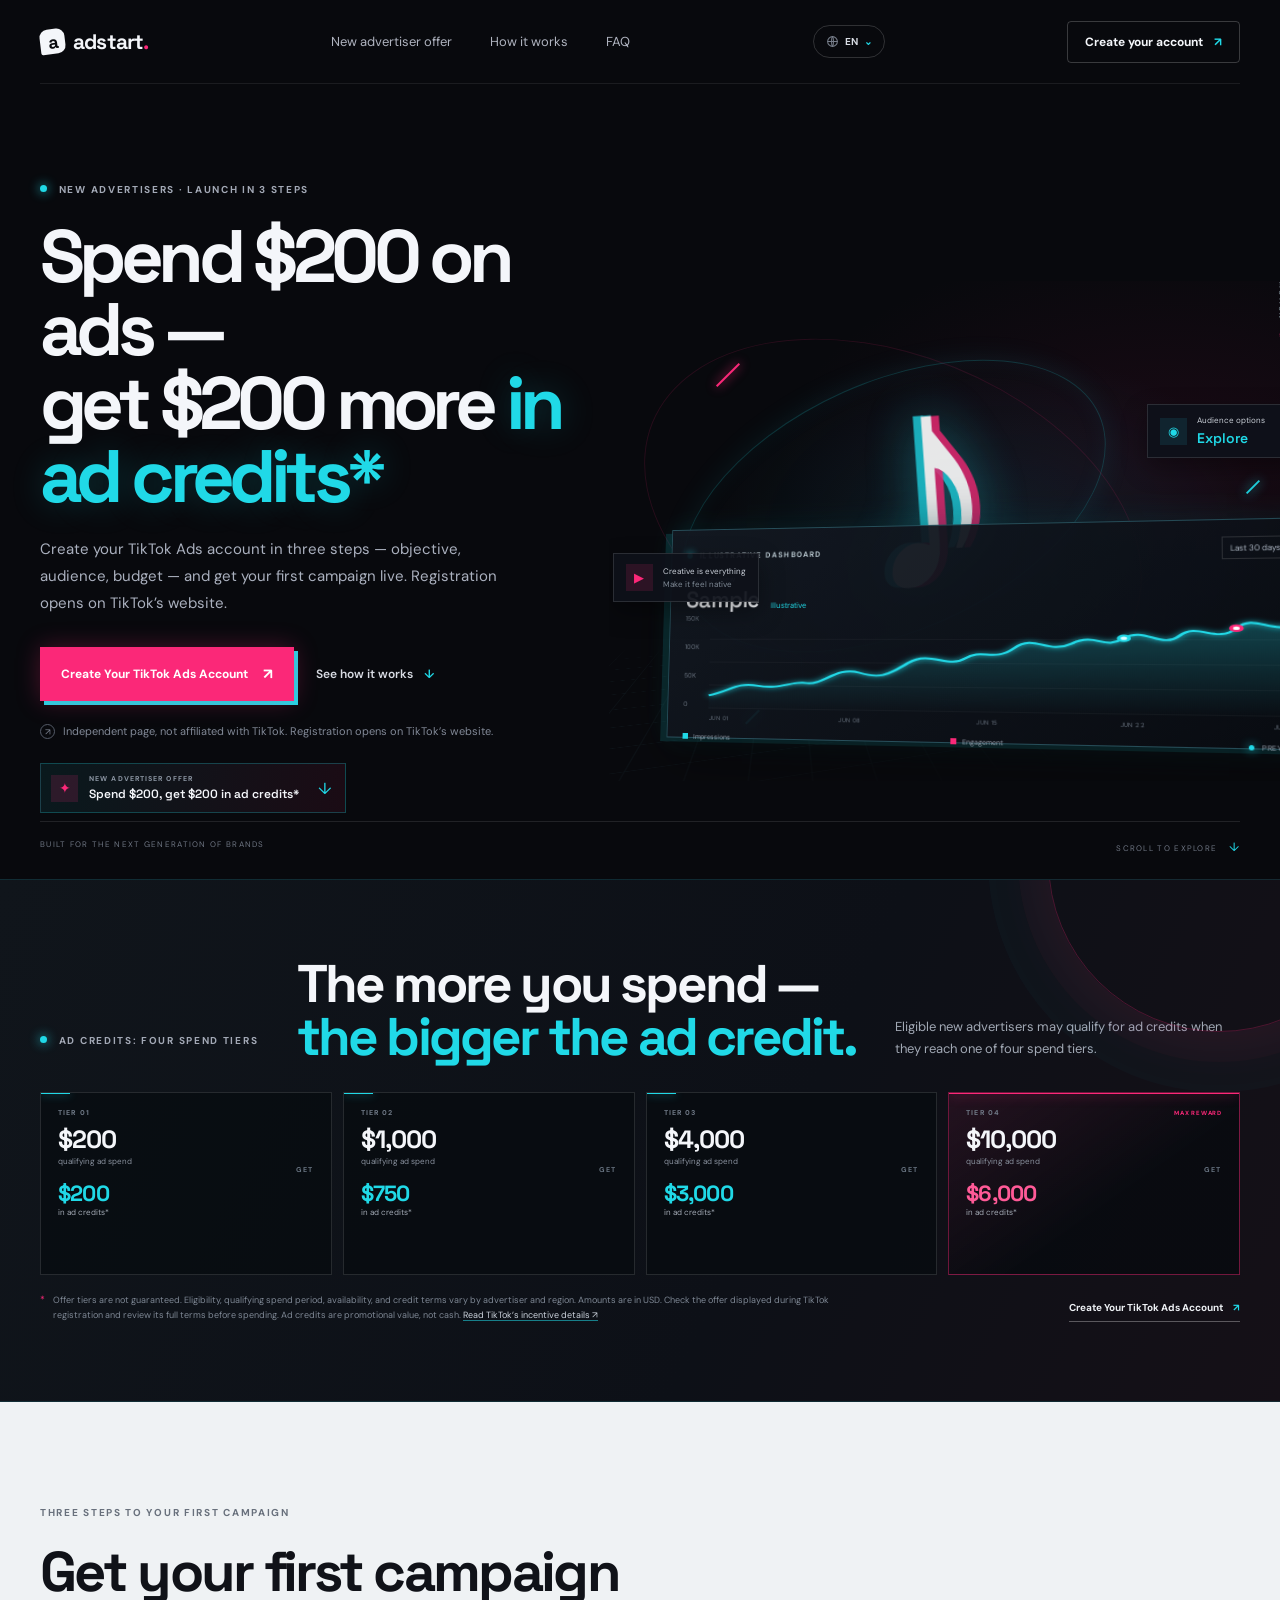
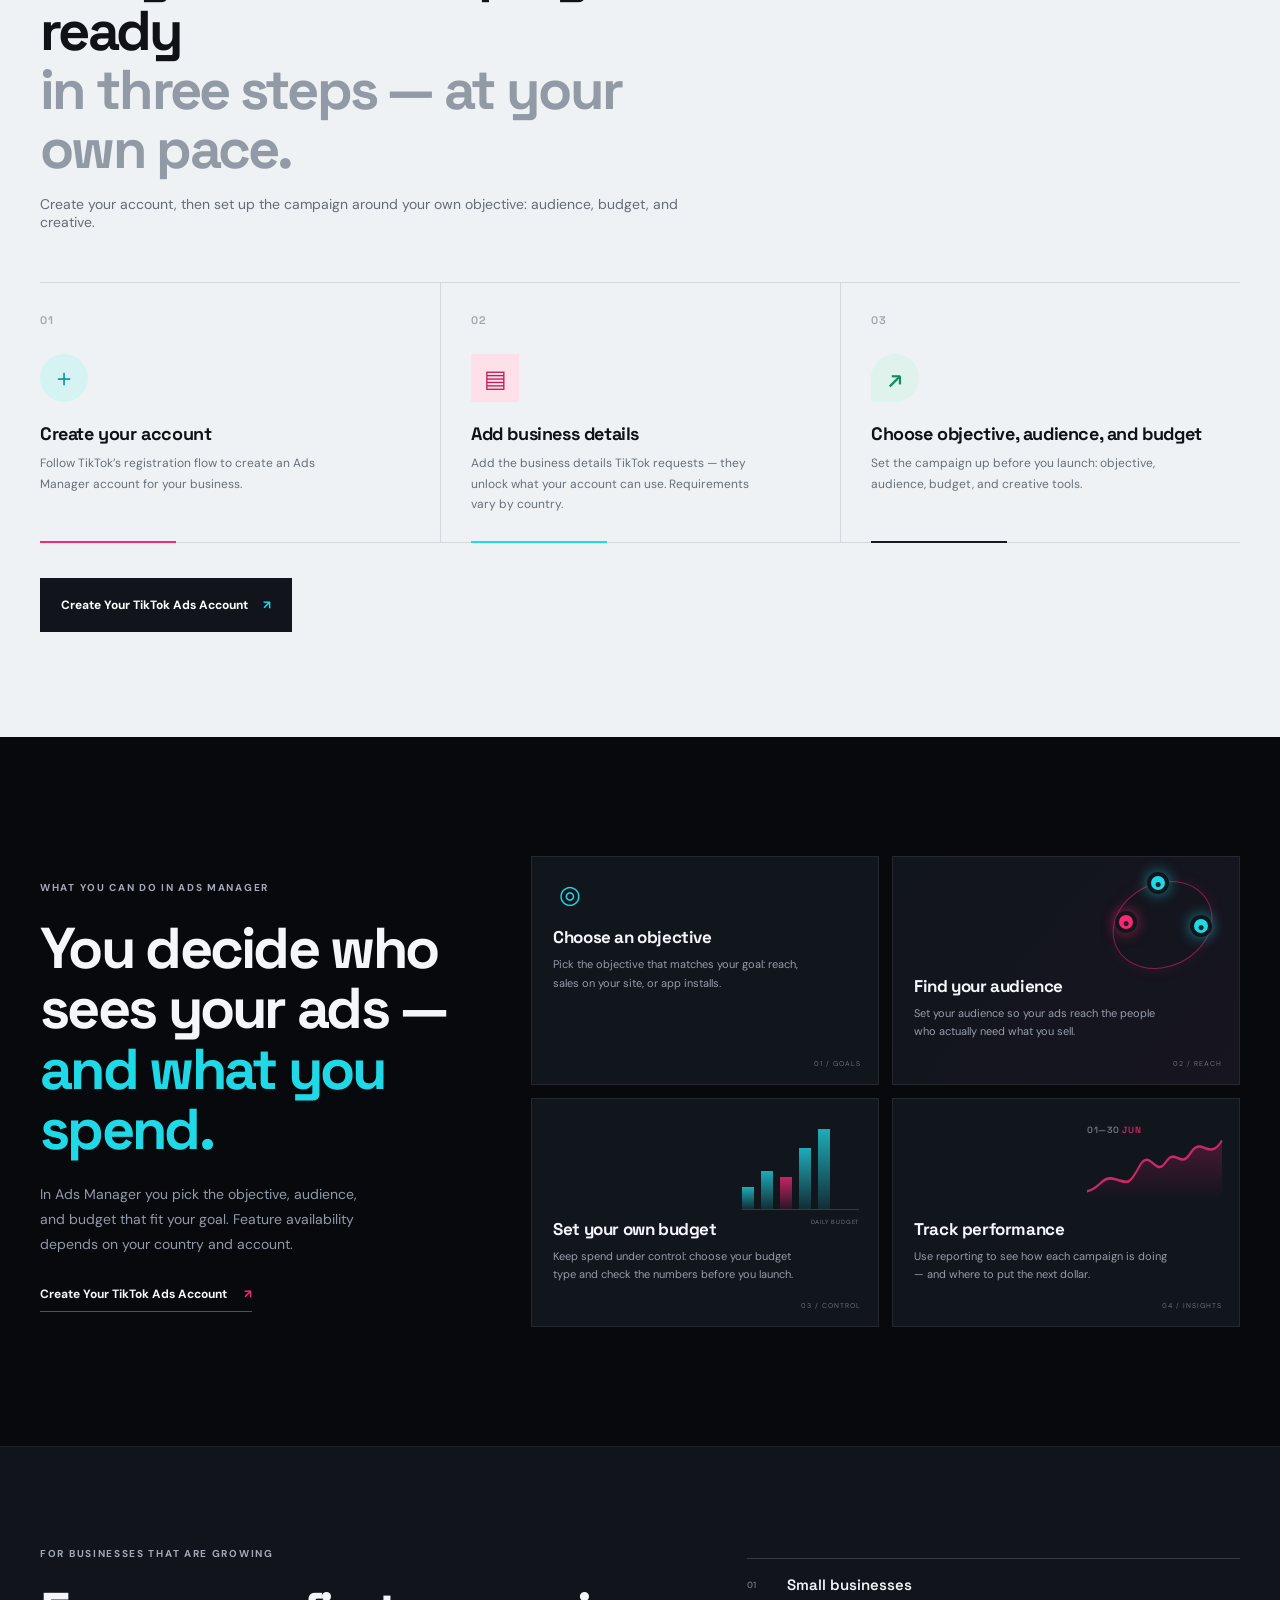
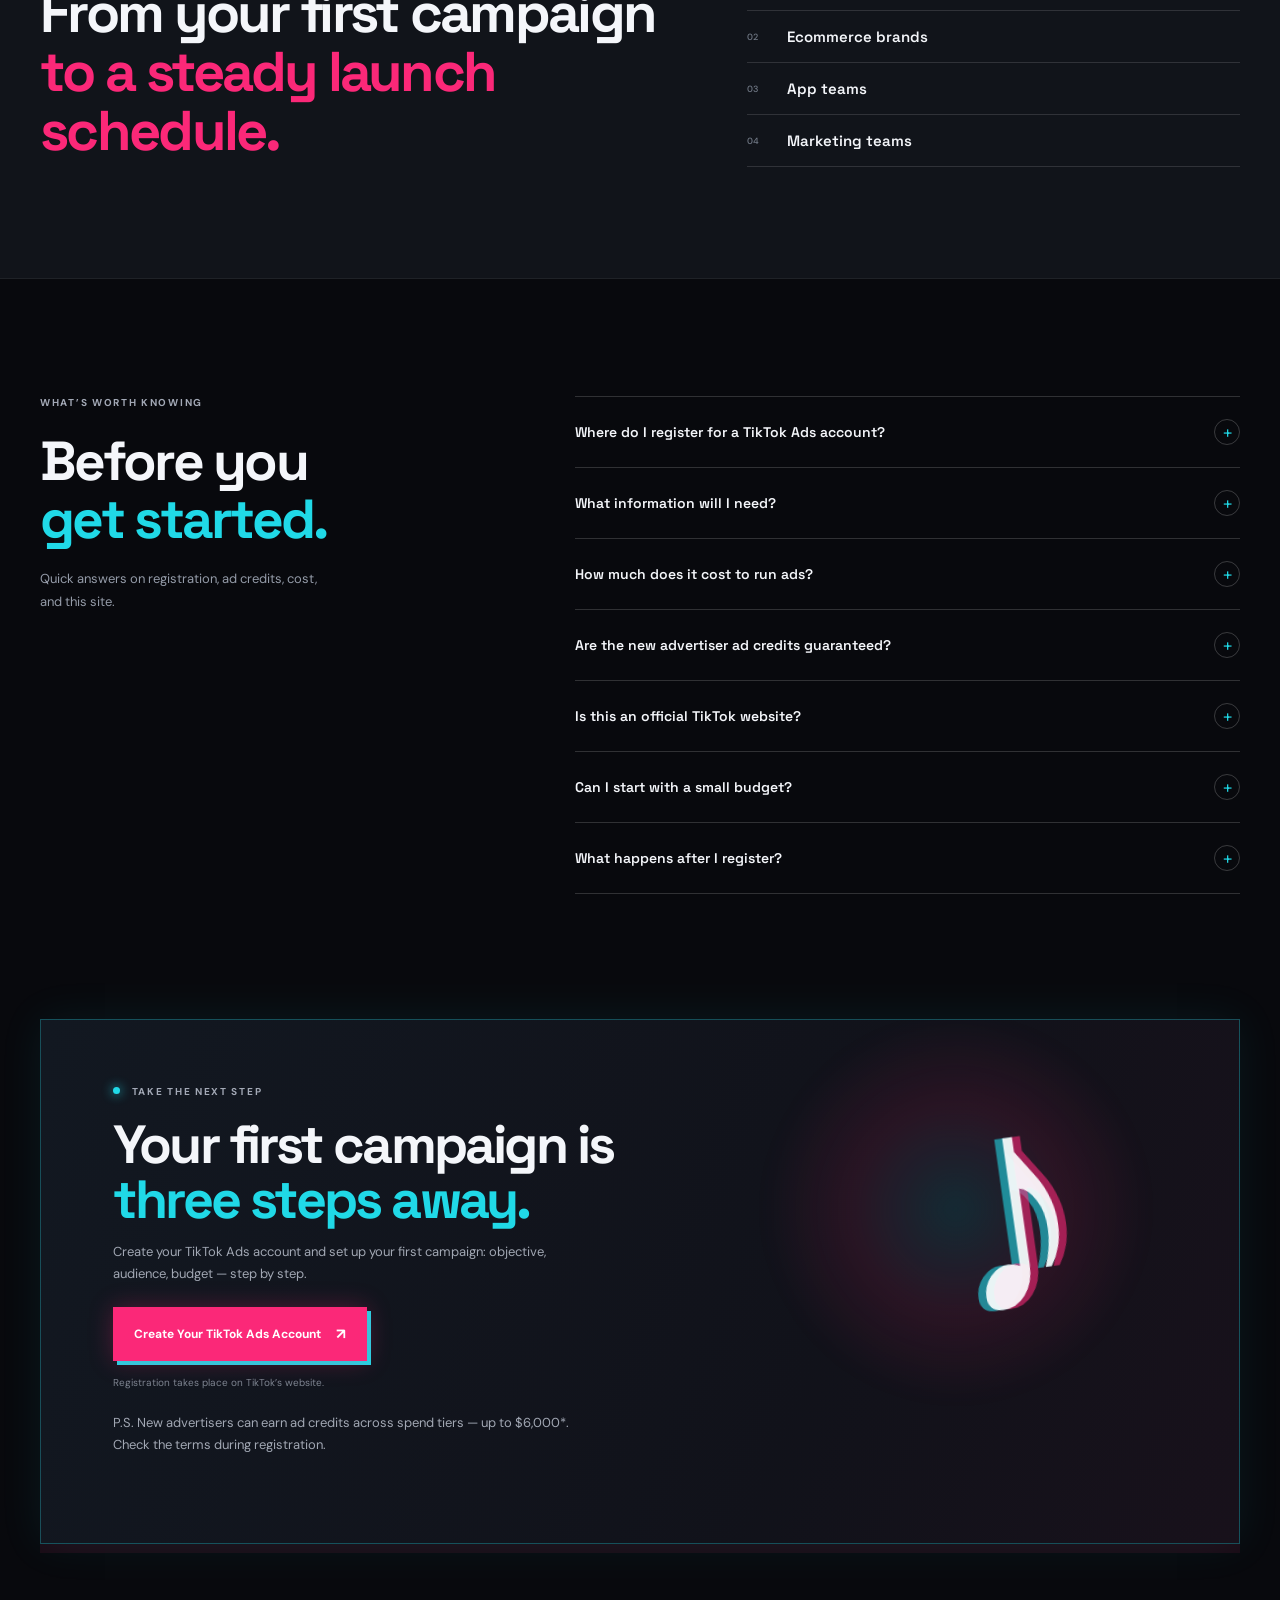
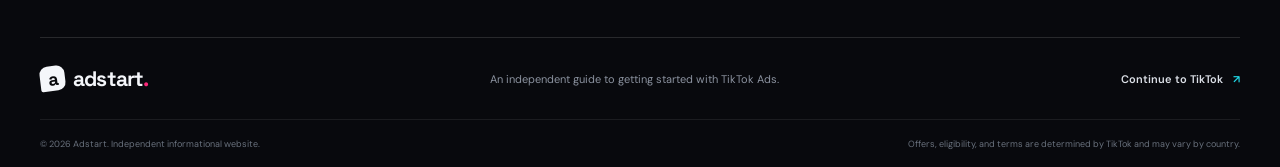
==== commit 60a3b852: "Переключатель языка: одинаковый рендер во всех браузерах (сброс маркера summary, глобус, плашка) + с" ====
--- a/tao/index.html
+++ b/tao/index.html
@@ -170,7 +170,7 @@
     <link rel="preconnect" href="https://fonts.googleapis.com">
     <link rel="preconnect" href="https://fonts.gstatic.com" crossorigin>
     <link href="https://fonts.googleapis.com/css2?family=DM+Sans:wght@400;500;600;700&family=Space+Grotesk:wght@500;600;700&display=swap" rel="stylesheet">
-    <link rel="stylesheet" href="styles.css">
+    <link rel="stylesheet" href="styles.css?v=20260930c">
   </head>
   <body>
     <header class="site-header">
--- a/tao/styles.css
+++ b/tao/styles.css
@@ -26,6 +26,7 @@
 .header-cta { border: 1px solid rgba(255,255,255,.2); border-radius: 4px; padding: 12px 17px; font-size: 12px; font-weight: 700; transition: border-color .2s ease, background .2s ease; }
 .header-cta span { color: var(--cyan); margin-left: 8px; }
 .header-cta:hover { border-color: var(--cyan); background: rgba(32,217,231,.06); }
+.language-menu { position: relative; z-index: 5; color: #d9dde5; font-size: 10px; }.language-menu summary { list-style: none; cursor: pointer; padding: 10px 7px; font-weight: 700; }.language-menu summary::-webkit-details-marker { display: none; }.language-menu summary span { color: var(--cyan); margin-left: 4px; }.language-options { position: absolute; top: 100%; right: 0; width: 178px; padding: 5px; background: #151922; border: 1px solid rgba(255,255,255,.14); box-shadow: 0 12px 30px rgba(0,0,0,.4); }.language-options a { display: block; padding: 10px 11px; color: #b7bec9; font-size: 11px; }.language-options a:hover, .language-options a:focus-visible { color: white; background: rgba(32,217,231,.1); }
 .hero { min-height: 680px; padding-top: 99px; position: relative; display: grid; grid-template-columns: .93fr 1.07fr; align-items: center; gap: 20px; }
 .hero-copy { position: relative; z-index: 2; padding-bottom: 66px; }
 .eyebrow { margin: 0 0 24px; color: #a3a9b6; font-size: 10px; letter-spacing: 1.7px; font-weight: 700; }
@@ -110,3 +111,157 @@
 }
 .tier-plus { color: #697583; font: 700 7px var(--font-body); letter-spacing: 1px; }
 .offer-footnote a { color: #cbd2dc; text-decoration: underline; text-decoration-color: rgba(32,217,231,.55); text-underline-offset: 2px; }
+
+/* Russian landing: illustrative TikTok Ads campaign setup motion layer. */
+.ru-page .ads-motion-ui { position: absolute; inset: 0; z-index: 2; pointer-events: none; }
+.ru-page .goal-card, .ru-page .video-ad-card { position: absolute; border: 1px solid rgba(255,255,255,.16); background: linear-gradient(145deg, rgba(19,24,34,.96), rgba(8,11,17,.94)); box-shadow: 0 15px 40px rgba(0,0,0,.4), 0 0 24px rgba(32,217,231,.08); }
+.ru-page .goal-card { top: 21px; left: 9px; width: 207px; padding: 12px; animation: ui-float 6s ease-in-out infinite; }
+.ru-page .motion-card-heading { display: flex; align-items: center; color: #e8edf1; font: 700 8px var(--font-body); letter-spacing: 1px; }
+.ru-page .ui-live-dot { width: 6px; height: 6px; margin-right: 6px; border-radius: 50%; background: var(--pink); box-shadow: 0 0 10px var(--pink); animation: ui-pulse 2.4s ease-in-out infinite; }
+.ru-page .ui-step { margin-left: auto; color: #84909e; font-size: 7px; }
+.ru-page .ui-caption { display: block; margin: 14px 0 6px; color: #86909d; font-size: 7px; letter-spacing: 1px; }
+.ru-page .goal-choice { display: flex; align-items: center; gap: 7px; padding: 8px; border: 1px solid rgba(32,217,231,.5); background: rgba(32,217,231,.08); color: #eef4f7; font-size: 9px; }
+.ru-page .goal-icon { display: grid; place-items: center; width: 19px; height: 19px; background: rgba(32,217,231,.17); color: var(--cyan); font-size: 13px; }
+.ru-page .choice-check { margin-left: auto; color: var(--cyan); }
+.ru-page .goal-options { display: flex; gap: 5px; margin-top: 8px; }
+.ru-page .goal-options span { padding: 4px 5px; border: 1px solid rgba(255,255,255,.1); color: #9ba6b3; font-size: 6px; white-space: nowrap; }
+.ru-page .goal-progress { height: 2px; margin-top: 10px; overflow: hidden; background: rgba(255,255,255,.09); }
+.ru-page .goal-progress i { display: block; width: 60%; height: 100%; background: linear-gradient(90deg, var(--cyan), var(--pink)); transform-origin: left; animation: ui-progress 4s ease-in-out infinite alternate; }
+.ru-page .video-ad-card { top: 121px; right: 16px; width: 112px; padding: 7px; animation: ui-float 7s ease-in-out -2s infinite; }
+.ru-page .video-ad-label { display: block; margin-bottom: 6px; color: #c2cbd4; font-size: 6px; letter-spacing: .8px; }
+.ru-page .video-frame { position: relative; height: 120px; overflow: hidden; background: radial-gradient(circle at 50% 35%, rgba(251,40,120,.68), transparent 32%), linear-gradient(145deg, #172932, #11131c 58%, #251023); }
+.ru-page .video-frame::before, .ru-page .video-frame::after { position: absolute; content: ""; width: 78px; height: 78px; border: 1px solid rgba(32,217,231,.48); border-radius: 50%; left: 16px; top: 15px; animation: ui-ring 9s linear infinite; }
+.ru-page .video-frame::after { width: 56px; height: 56px; left: 27px; top: 26px; border-color: rgba(251,40,120,.65); animation-direction: reverse; }
+.ru-page .video-orb { position: absolute; left: 42px; top: 41px; width: 27px; height: 27px; border-radius: 50% 50% 45% 45%; background: linear-gradient(135deg, #f8fbff 0 45%, #20d9e7 46% 62%, #fb2878 63%); box-shadow: 0 0 17px rgba(251,40,120,.7); }
+.ru-page .play-mark { position: absolute; top: 47px; left: 48px; z-index: 1; color: white; font-size: 12px; text-shadow: 0 1px 6px #000; }
+.ru-page .video-caption { position: absolute; left: 7px; bottom: 8px; color: white; font: 700 8px/1.2 var(--font-display); letter-spacing: .4px; text-shadow: 0 1px 8px #000; }
+.ru-page .video-platform-tag { position: absolute; right: 5px; bottom: 7px; padding: 3px 4px; background: var(--pink); color: white; font-size: 5px; }
+.ru-page .video-timeline { height: 2px; margin-top: 7px; background: rgba(255,255,255,.12); }
+.ru-page .video-timeline i { display: block; width: 38%; height: 100%; background: var(--cyan); box-shadow: 0 0 7px var(--cyan); animation: ui-timeline 5s linear infinite; }
+.ru-page .motion-orbit { position: absolute; top: 73px; left: 215px; width: 105px; height: 105px; border: 1px solid rgba(251,40,120,.25); border-radius: 50%; box-shadow: 0 0 0 10px rgba(32,217,231,.025), 0 0 0 22px rgba(251,40,120,.025); animation: ui-breathe 5s ease-in-out infinite; }
+@keyframes ui-float { 0%,100% { translate: 0 0; } 50% { translate: 0 -6px; } }
+@keyframes ui-pulse { 50% { opacity: .45; box-shadow: 0 0 3px var(--pink); } }
+@keyframes ui-progress { to { transform: scaleX(.58); } }
+@keyframes ui-ring { to { rotate: 360deg; } }
+@keyframes ui-timeline { to { width: 92%; } }
+@keyframes ui-breathe { 50% { scale: 1.08; opacity: .55; } }
+@media (max-width: 760px) {
+  .ru-page .goal-card { top: 12px; left: 1px; width: 194px; }
+  .ru-page .video-ad-card { top: 122px; right: 2px; width: 97px; }
+  .ru-page .video-frame { height: 104px; }
+  .ru-page .video-frame::before { left: 9px; }
+  .ru-page .video-frame::after { left: 20px; }
+  .ru-page .video-orb { left: 35px; }
+  .ru-page .play-mark { left: 41px; }
+  .ru-page .motion-orbit { top: 70px; left: 194px; width: 80px; height: 80px; }
+}
+@media (max-width: 390px) {
+  .ru-page .goal-card { width: 177px; padding: 9px; }
+  .ru-page .video-ad-card { width: 88px; top: 119px; }
+  .ru-page .goal-options { gap: 3px; }
+  .ru-page .goal-options span { padding-inline: 4px; font-size: 5px; }
+  .ru-page .motion-orbit { left: 168px; width: 67px; height: 67px; }
+}
+@media (prefers-reduced-motion: reduce) {
+  .ru-page .goal-card, .ru-page .video-ad-card, .ru-page .ui-live-dot, .ru-page .goal-progress i, .ru-page .video-frame::before, .ru-page .video-frame::after, .ru-page .video-timeline i, .ru-page .motion-orbit { animation: none !important; }
+}
+.ru-page .offer-teaser-note { display: block; margin-top: 5px; color: #9ea7b4; font-size: 9px; line-height: 1.4; }
+@media (max-width: 760px) {
+  .ru-page .button { font-size: 12px; }
+  .ru-page .tier-action, .ru-page .tier-credit-label { font-size: 9px; line-height: 1.35; }
+  .ru-page .tier-label { font-size: 7px; }
+}
+@media (max-width: 390px) {
+  .ru-page .tier-action, .ru-page .tier-credit-label { font-size: 8px; }
+}
+
+/* Russian landing page: editorial neon treatment for the added product story. */
+.ru-page .hero-art { background: radial-gradient(ellipse at 56% 48%, rgba(8,107,125,.25), transparent 52%), radial-gradient(ellipse at 78% 38%, rgba(170,17,78,.18), transparent 48%); }
+.ru-page .capabilities { position: relative; }
+.ru-page .capabilities::before { content: ""; position: absolute; inset: 10% -7vw 10% 35%; z-index: -1; background: radial-gradient(ellipse, rgba(32,217,231,.08), transparent 68%); pointer-events: none; }
+.ru-page .capability { border-radius: 3px; transition: transform .25s ease, border-color .25s ease, background .25s ease; }
+.ru-page .capability:hover { transform: translateY(-4px); border-color: rgba(32,217,231,.38); background-color: #151a23; }
+.ru-page .capability-objective { background: linear-gradient(145deg, rgba(32,217,231,.11), #11151c 62%); }
+.ru-page .capability-objective::after { content: ""; position: absolute; right: -35px; top: -48px; width: 155px; height: 155px; border: 1px solid rgba(32,217,231,.2); border-radius: 50%; box-shadow: 0 0 0 14px rgba(32,217,231,.035), 0 0 0 30px rgba(251,40,120,.025); }
+.ru-page .capability-signal { position: absolute; right: 23px; bottom: 43px; display: flex; align-items: end; gap: 5px; height: 31px; }
+.ru-page .capability-signal i { width: 4px; height: 12px; background: var(--cyan); box-shadow: 0 0 10px rgba(32,217,231,.55); }
+.ru-page .capability-signal i:nth-child(2) { height: 22px; background: var(--pink); }
+.ru-page .capability-signal i:nth-child(3) { height: 31px; }
+.ru-page .audience-lede { max-width: 390px; color: #969daa; font-size: 13px; line-height: 1.75; }
+.ru-page .audience-section { background: radial-gradient(ellipse at 82% 50%, rgba(251,40,120,.075), transparent 40%), #101319; }
+.ru-page .audience-list div { transition: color .2s ease, padding .2s ease; }
+.ru-page .audience-list div:hover { padding-left: 8px; color: var(--cyan); }
+.ru-page .faq-list summary:focus-visible, .ru-page .capability:focus-visible { outline: 2px solid var(--cyan); outline-offset: 5px; }
+/* Motion is reserved for the RU landing page; core copy and the main CTA stay visible immediately. */
+.ru-page .hero-art::before { content: ""; position: absolute; z-index: -1; inset: -35%; background: conic-gradient(from 90deg, transparent 0 36%, rgba(32,217,231,.12) 42%, transparent 49% 65%, rgba(251,40,120,.11) 71%, transparent 78%); filter: blur(28px); animation: ru-light-sweep 16s linear infinite; }
+.ru-page .art-grid { animation: ru-grid-drift 18s ease-in-out infinite alternate; }
+.ru-page .neon-note { transform-origin: 50% 55%; animation: ru-note-drift 7s ease-in-out infinite; }
+.ru-page .chart-line { stroke-dasharray: 700; stroke-dashoffset: 700; animation: ru-chart-draw 2.5s .4s cubic-bezier(.16,1,.3,1) forwards, ru-chart-glow 4s 3s ease-in-out infinite; }
+.ru-page .chart-fill { opacity: 0; animation: ru-chart-fill .8s 2s ease-out forwards; }
+.ru-page .tag-reach { animation: ui-float 5.7s ease-in-out infinite; }
+.ru-page .tag-creative { animation: ui-float 6.4s ease-in-out -2s infinite; }
+.ru-page .spark { animation: ru-spark-flash 3.8s ease-in-out infinite; }
+.ru-page .spark-b { animation-delay: -1.3s; }.ru-page .spark-c { animation-delay: -2.6s; }
+.ru-page .button-primary { isolation: isolate; overflow: hidden; }
+.ru-page .button-primary::after { content: ""; position: absolute; z-index: -1; inset: -20% auto -20% -45%; width: 35%; transform: skewX(-20deg); background: linear-gradient(90deg, transparent, rgba(255,255,255,.4), transparent); animation: ru-cta-sheen 5.5s 1.2s ease-in-out infinite; }
+.ru-page .offer-tier-featured { animation: ru-featured-pulse 5s ease-in-out infinite; }
+.ru-page .audience-ring { animation: ui-ring 20s linear infinite; }
+.ru-page .budget-bar { transform-origin: bottom; animation: ru-bar-dance 3s ease-in-out infinite alternate; }
+.ru-page .budget-bar:nth-child(2n) { animation-delay: -1.2s; }.ru-page .budget-bar:nth-child(3n) { animation-delay: -.6s; }
+.ru-page .report-visual svg path:last-child { animation: ru-report-glow 3s ease-in-out infinite; }
+.ru-page .final-symbol { animation: ru-symbol-drift 8s ease-in-out infinite; }
+.ru-page.motion-ready .reveal-on-scroll { opacity: 0; transform: translateY(22px); transition: opacity .7s cubic-bezier(.16,1,.3,1), transform .7s cubic-bezier(.16,1,.3,1); }
+.ru-page.motion-ready .reveal-on-scroll.is-visible { opacity: 1; transform: translateY(0); }
+.ru-page.motion-ready .reveal-on-scroll:nth-child(2) { transition-delay: .08s; }
+.ru-page.motion-ready .reveal-on-scroll:nth-child(3) { transition-delay: .16s; }
+.ru-page.motion-ready .reveal-on-scroll:nth-child(4) { transition-delay: .24s; }
+@keyframes ru-light-sweep { to { transform: rotate(360deg); } }
+@keyframes ru-grid-drift { to { background-position: 24px 18px; } }
+@keyframes ru-note-drift { 0%,100% { transform: translateY(0) rotate(-4deg) scale(1); } 50% { transform: translateY(-9px) rotate(-1deg) scale(1.025); } }
+@keyframes ru-chart-draw { to { stroke-dashoffset: 0; } }
+@keyframes ru-chart-fill { to { opacity: 1; } }
+@keyframes ru-chart-glow { 50% { filter: drop-shadow(0 0 5px rgba(32,217,231,.78)); } }
+@keyframes ru-spark-flash { 0%,100% { opacity: .35; transform: rotate(-45deg) scaleX(.72); } 50% { opacity: 1; transform: rotate(-45deg) scaleX(1.15); } }
+@keyframes ru-cta-sheen { 0%,65%,100% { left: -45%; } 80% { left: 125%; } }
+@keyframes ru-featured-pulse { 0%,100% { box-shadow: 0 0 0 rgba(251,40,120,0); } 50% { box-shadow: 0 0 24px rgba(251,40,120,.11); } }
+@keyframes ru-bar-dance { to { transform: scaleY(.84); } }
+@keyframes ru-report-glow { 50% { filter: drop-shadow(0 0 4px rgba(32,217,231,.85)); } }
+@keyframes ru-symbol-drift { 0%,100% { translate: 0 0; rotate: -8deg; } 50% { translate: 0 -8px; rotate: -5deg; } }
+@media (max-width: 760px) {
+  .ru-page .capability { border-radius: 2px; }
+  .ru-page .capability-objective::after { right: -51px; top: -56px; }
+  .ru-page .capability-signal { right: 15px; bottom: 41px; }
+  .ru-page .audience-lede { font-size: 12px; }
+}
+@media (prefers-reduced-motion: reduce) {
+  .ru-page .capability, .ru-page .audience-list div { transition: none; }
+  .ru-page *, .ru-page *::before, .ru-page *::after { animation: none !important; scroll-behavior: auto !important; transition-duration: .01ms !important; }
+  .ru-page.motion-ready .reveal-on-scroll { opacity: 1; transform: none; }
+}
+
+/* === Переключатель языка: одинаковый и аккуратный вид во всех браузерах (30.09.2026) === */
+.language-menu summary {
+  display: inline-flex;
+  align-items: center;
+  gap: 6px;
+  list-style: none;
+  padding: 9px 12px;
+  line-height: 1;
+  border: 1px solid rgba(255, 255, 255, .16);
+  border-radius: 999px;
+  transition: border-color .2s ease, background-color .2s ease;
+}
+.language-menu summary::-webkit-details-marker { display: none; }
+.language-menu summary::marker { content: ""; }
+.language-menu summary:hover { border-color: rgba(32, 217, 231, .5); }
+.language-menu[open] > summary { border-color: rgba(32, 217, 231, .65); background: rgba(32, 217, 231, .06); }
+.language-menu summary::before {
+  content: "";
+  width: 13px;
+  height: 13px;
+  flex: none;
+  opacity: .85;
+  background: url("data:image/svg+xml;utf8,<svg xmlns='http://www.w3.org/2000/svg' viewBox='0 0 24 24' fill='none' stroke='%238b93a1' stroke-width='1.9' stroke-linecap='round'><circle cx='12' cy='12' r='9'/><path d='M3.2 12h17.6'/><path d='M12 3.1c2.4 2.7 2.4 15.1 0 17.8'/><path d='M12 3.1c-2.4 2.7-2.4 15.1 0 17.8'/></svg>") center / contain no-repeat;
+}
+.language-menu summary span { margin-left: 0; }
+.language-options { margin-top: 8px; border-radius: 10px; overflow: hidden; }
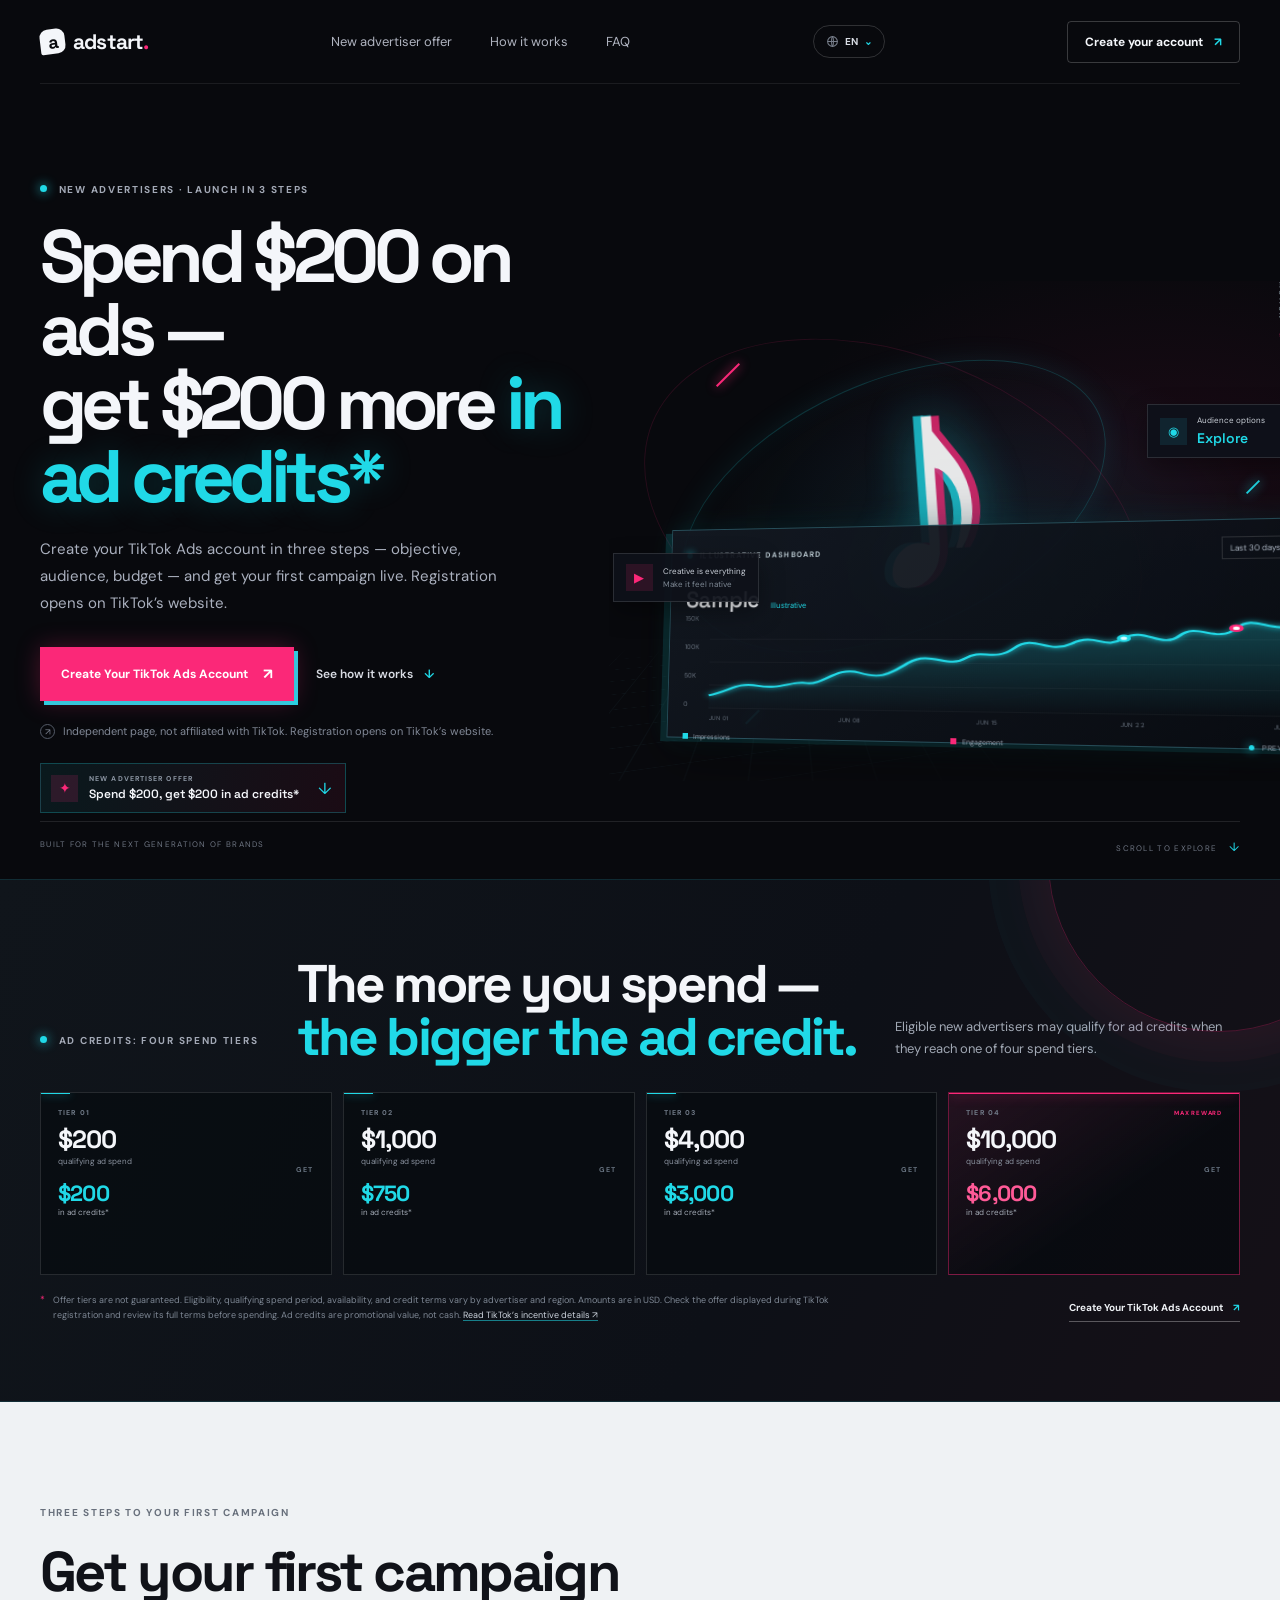
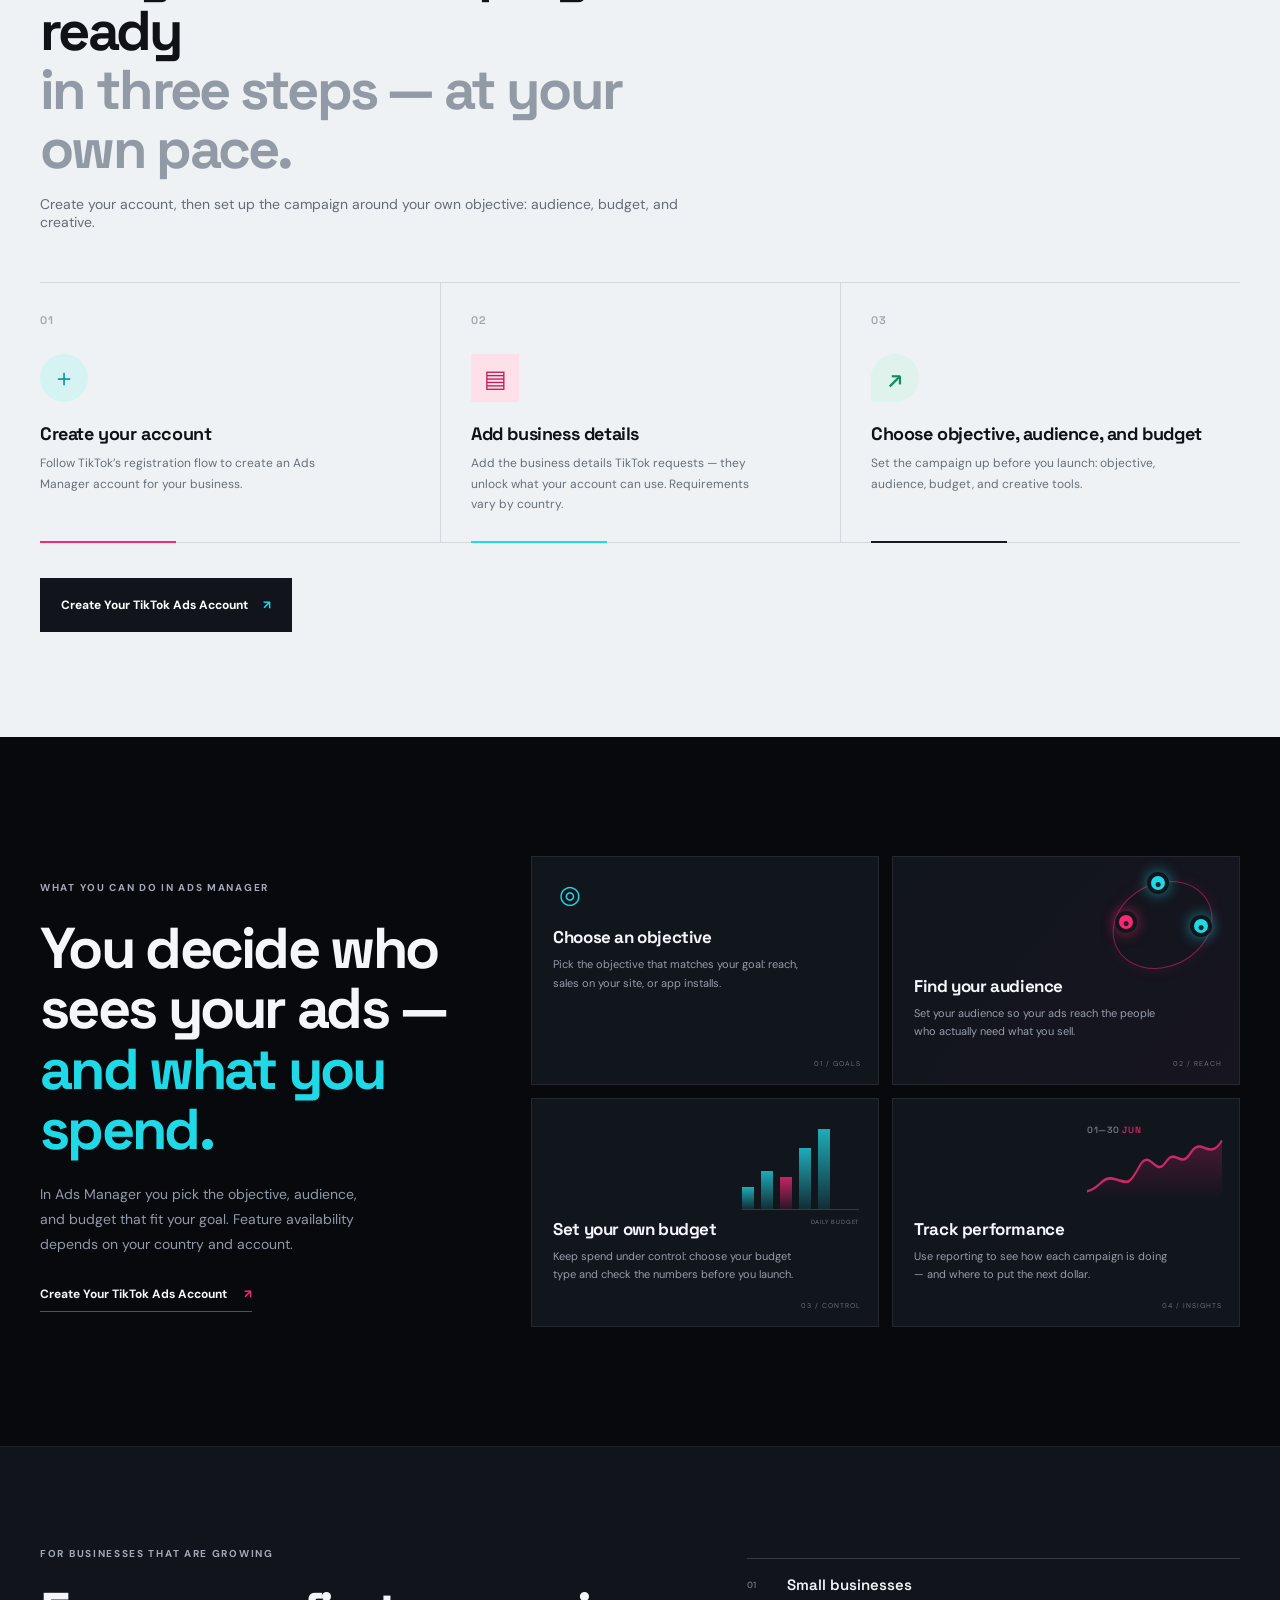
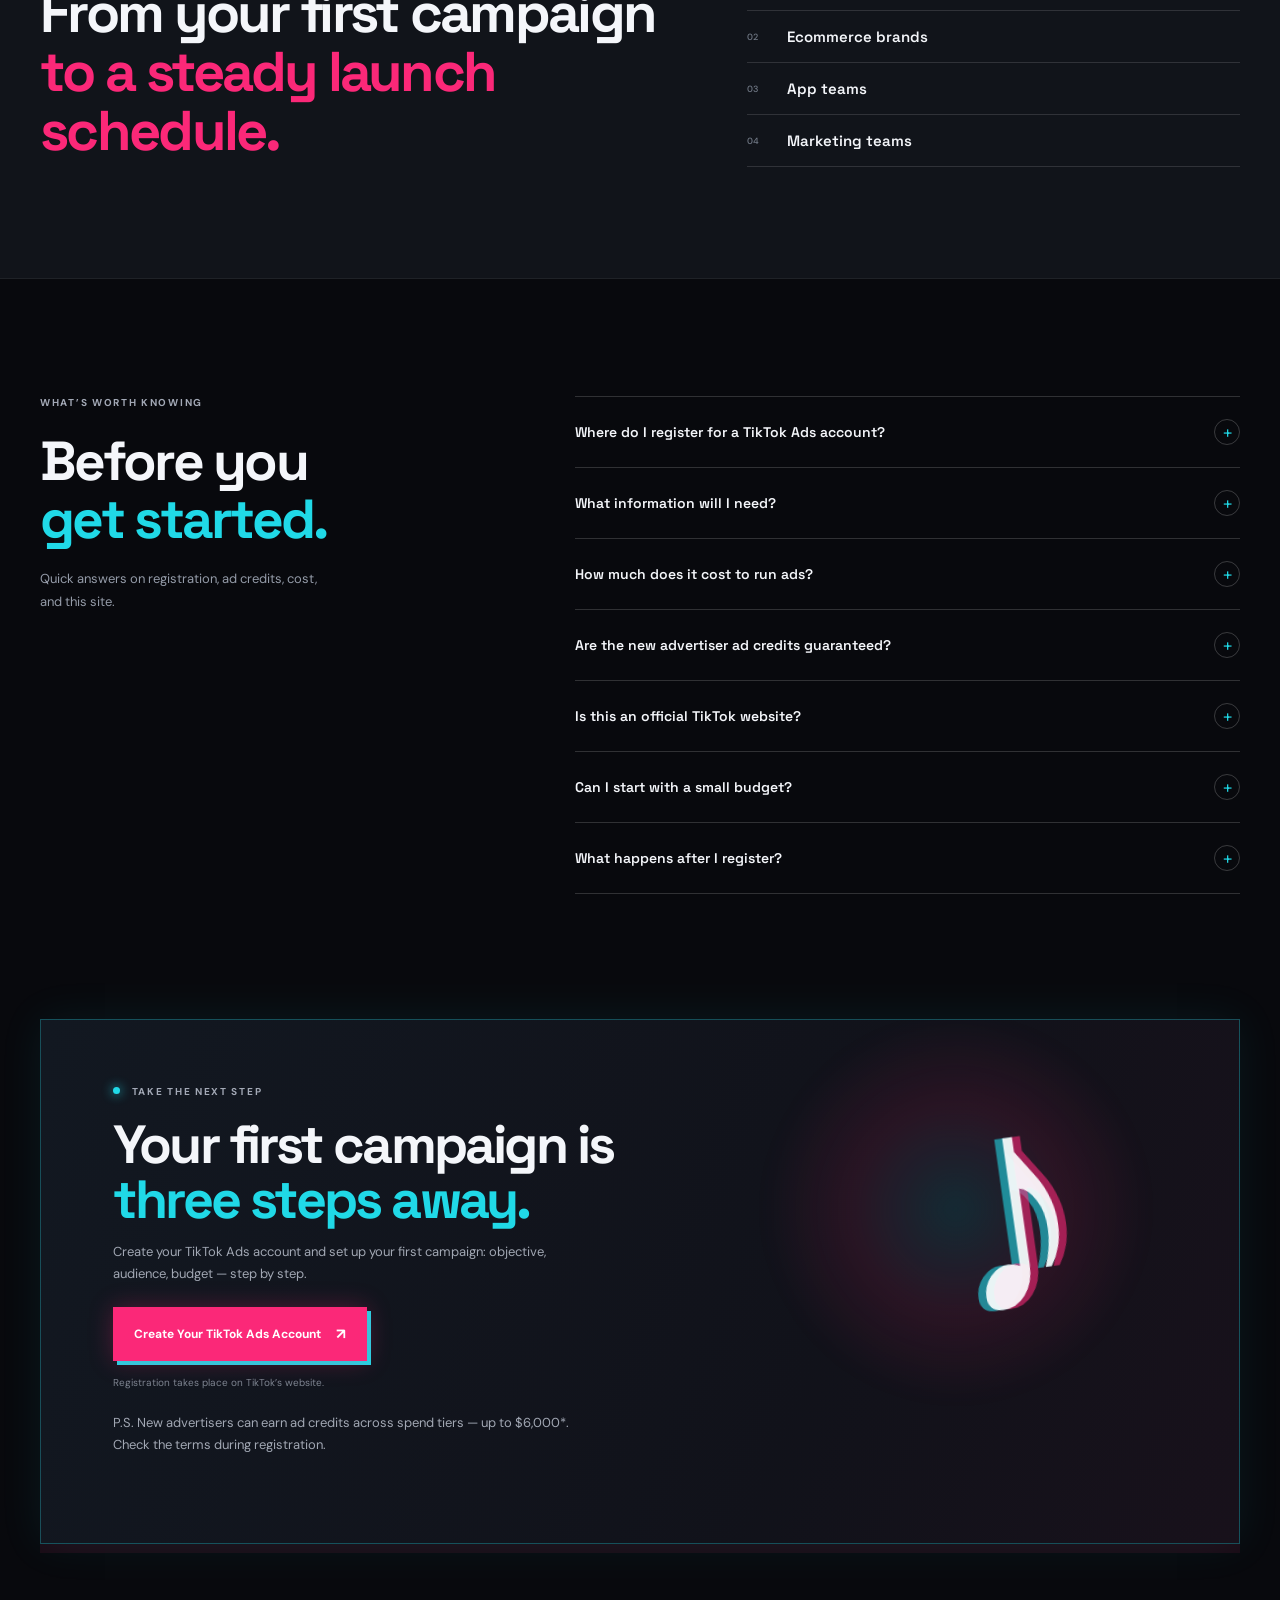
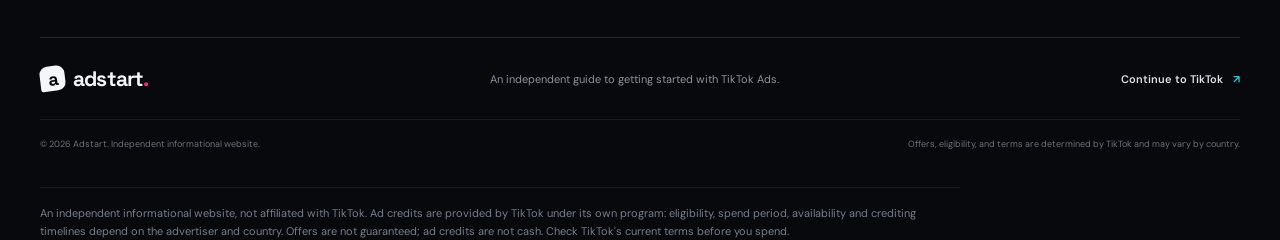
==== commit f5d647fc: "Футер: добавлен дисклеймер (независимость, кредиты не деньги, оффер не гарантирован) на 5 языках + с" ====
--- a/tao/index.html
+++ b/tao/index.html
@@ -283,6 +283,6 @@
       </section>
     </main>
 
-    <footer class="site-footer"><div class="footer-top"><a class="wordmark" href="#top"><span class="brand-mark" aria-hidden="true">a</span>adstart<span class="wordmark-dot">.</span></a><p>An independent guide to getting started with TikTok Ads.</p><a class="footer-link" href="https://getstarted.tiktok.com/ttam-partners" target="_blank" rel="noopener noreferrer">Continue to TikTok <span>↗</span></a></div><div class="footer-bottom"><span>© 2026 Adstart. Independent informational website.</span><span>Offers, eligibility, and terms are determined by TikTok and may vary by country.</span></div></footer>
+    <footer class="site-footer"><div class="footer-top"><a class="wordmark" href="#top"><span class="brand-mark" aria-hidden="true">a</span>adstart<span class="wordmark-dot">.</span></a><p>An independent guide to getting started with TikTok Ads.</p><a class="footer-link" href="https://getstarted.tiktok.com/ttam-partners" target="_blank" rel="noopener noreferrer">Continue to TikTok <span>↗</span></a></div><div class="footer-bottom"><span>© 2026 Adstart. Independent informational website.</span><span>Offers, eligibility, and terms are determined by TikTok and may vary by country.</span></div><p class="footer-disclaimer">An independent informational website, not affiliated with TikTok. Ad credits are provided by TikTok under its own program: eligibility, spend period, availability and crediting timelines depend on the advertiser and country. Offers are not guaranteed; ad credits are not cash. Check TikTok's current terms before you spend.</p></footer>
   </body>
 </html>
--- a/tao/styles.css
+++ b/tao/styles.css
@@ -265,3 +265,14 @@
 }
 .language-menu summary span { margin-left: 0; }
 .language-options { margin-top: 8px; border-radius: 10px; overflow: hidden; }
+
+.footer-disclaimer {
+  margin: 20px 0 0;
+  padding-top: 16px;
+  border-top: 1px solid rgba(255, 255, 255, .08);
+  max-width: 920px;
+  font-size: 11px;
+  line-height: 1.65;
+  color: #767e8c;
+}
+@media (max-width: 720px) { .footer-disclaimer { font-size: 10.5px; margin-top: 16px; } }
